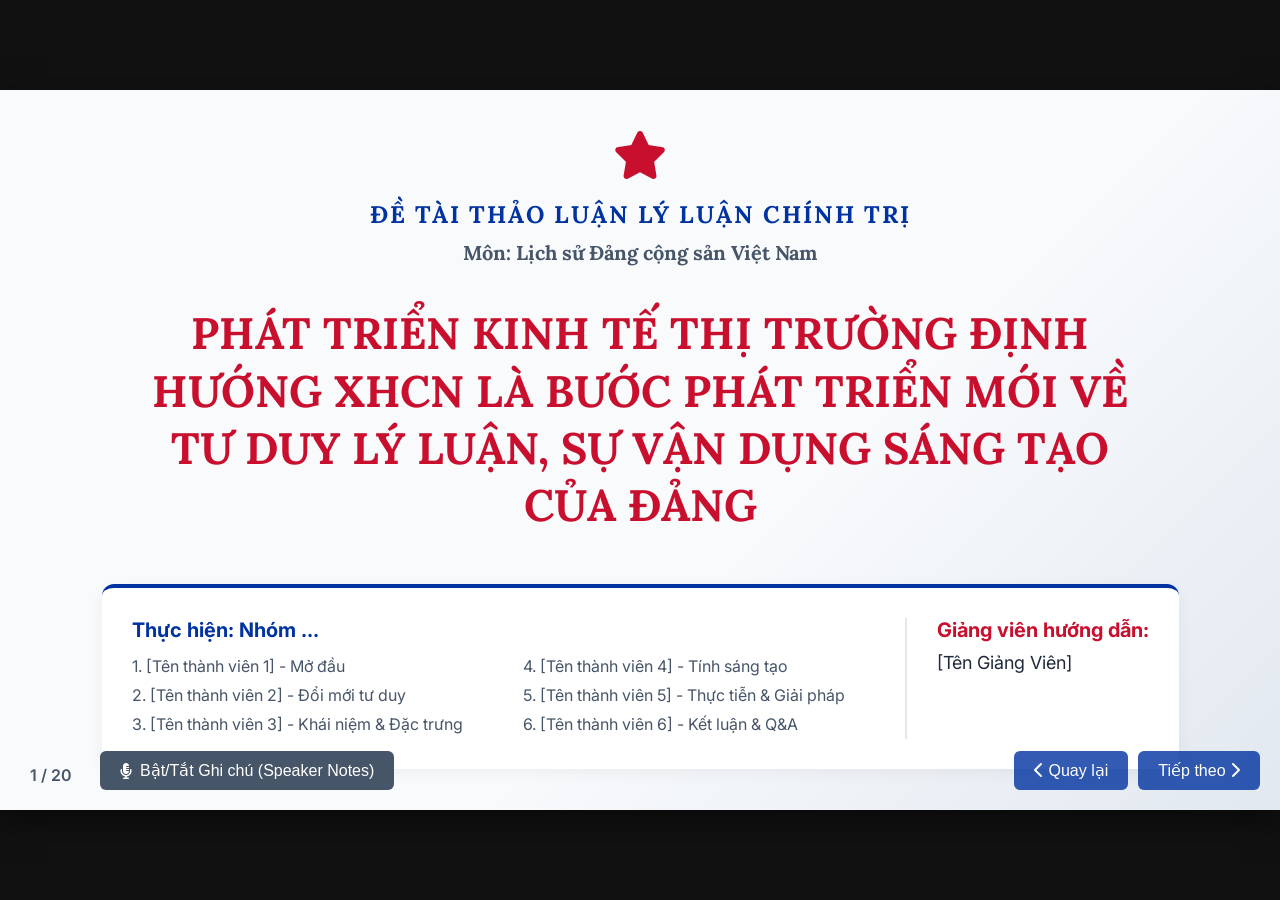
==== index.html @ 392fc9d1 "Rename kinh_t_th_tr_ng_nh_h_ng_xhcn.html to index.html" ====
﻿<!doctype html>
<html lang="vi">
  <head>
    <meta charset="UTF-8" />
    <meta name="viewport" content="width=device-width, initial-scale=1.0" />
    <title>
      Phát triển KTTT Định hướng XHCN - Bước phát triển tư duy lý luận
    </title>
    <!-- Fonts -->
    <link
      href="https://fonts.googleapis.com/css2?family=Lora:ital,wght@0,400;0,600;0,700;1,400&family=Inter:wght@300;400;500;600;700&display=swap"
      rel="stylesheet"
    />
    <!-- Icons -->
    <link
      rel="stylesheet"
      href="https://cdnjs.cloudflare.com/ajax/libs/font-awesome/6.4.0/css/all.min.css"
    />

    <link rel="stylesheet" href="style.css" />
  </head>
  <body>
    <div class="presentation-container">
      <!-- Slide 1: Trang bìa -->
      <div
        class="slide active"
        id="slide1"
        style="
          background: linear-gradient(
            135deg,
            var(--bg-light) 60%,
            #e2e8f0 100%
          );
          display: flex;
          flex-direction: column;
          justify-content: center;
          align-items: center;
          text-align: center;
          padding: 40px;
        "
        data-notes="Kính thưa Thầy/Cô và các bạn sinh viên, hôm nay Nhóm [Tên nhóm] xin trình bày chủ đề thảo luận môn Đường lối cách mạng của ĐCSVN. Đề tài của nhóm là: 'Phát triển kinh tế thị trường định hướng XHCN là bước phát triển mới về tư duy lý luận, sự vận dụng sáng tạo của Đảng'. Bài thuyết trình sẽ kéo dài khoảng 20 phút. Xin mời Thầy/Cô và các bạn cùng theo dõi. (Giới thiệu các thành viên theo thứ tự phân công)."
      >
        <i
          class="fa-solid fa-star"
          style="
            color: var(--primary-red);
            font-size: 48px;
            margin-bottom: 20px;
          "
        ></i>
        <h2
          style="
            font-size: 24px;
            color: var(--primary-blue);
            letter-spacing: 2px;
            text-transform: uppercase;
            margin-bottom: 10px;
          "
        >
          Đề tài Thảo luận Lý luận Chính trị
        </h2>
        <h3
          style="font-size: 20px; color: var(--text-gray); margin-bottom: 40px"
        >
          Môn: Lịch sử Đảng cộng sản Việt Nam
        </h3>

        <h1
          style="
            font-size: 44px;
            color: var(--primary-red);
            line-height: 1.3;
            max-width: 1000px;
            margin-bottom: 50px;
          "
        >
          PHÁT TRIỂN KINH TẾ THỊ TRƯỜNG ĐỊNH HƯỚNG XHCN LÀ BƯỚC PHÁT TRIỂN MỚI
          VỀ TƯ DUY LÝ LUẬN, SỰ VẬN DỤNG SÁNG TẠO CỦA ĐẢNG
        </h1>

        <div
          style="
            display: flex;
            gap: 60px;
            text-align: left;
            background: white;
            padding: 30px;
            border-radius: 12px;
            box-shadow: 0 4px 15px rgba(0, 0, 0, 0.05);
            border-top: 4px solid var(--primary-blue);
          "
        >
          <div>
            <p
              style="
                font-weight: 700;
                color: var(--primary-blue);
                font-size: 20px;
                margin-bottom: 10px;
              "
            >
              Thực hiện: Nhóm ...
            </p>
            <ul
              style="
                list-style: none;
                color: var(--text-gray);
                line-height: 1.8;
              "
            >
              <li>1. [Tên thành viên 1] - Mở đầu</li>
              <li>2. [Tên thành viên 2] - Đổi mới tư duy</li>
              <li>3. [Tên thành viên 3] - Khái niệm & Đặc trưng</li>
            </ul>
          </div>
          <div>
            <p
              style="
                font-weight: 700;
                color: var(--primary-blue);
                font-size: 20px;
                margin-bottom: 10px;
                visibility: hidden;
              "
            >
              Thực hiện
            </p>
            <ul
              style="
                list-style: none;
                color: var(--text-gray);
                line-height: 1.8;
              "
            >
              <li>4. [Tên thành viên 4] - Tính sáng tạo</li>
              <li>5. [Tên thành viên 5] - Thực tiễn & Giải pháp</li>
              <li>6. [Tên thành viên 6] - Kết luận & Q&A</li>
            </ul>
          </div>
          <div style="border-left: 2px solid #e2e8f0; padding-left: 30px">
            <p
              style="
                font-weight: 700;
                color: var(--primary-red);
                font-size: 20px;
                margin-bottom: 10px;
              "
            >
              Giảng viên hướng dẫn:
            </p>
            <p style="font-size: 18px; color: var(--text-dark)">
              [Tên Giảng Viên]
            </p>
          </div>
        </div>
      </div>

      <div
        class="slide"
        id="slide2"
        data-notes="Thưa các bạn, kinh tế luôn là nền tảng của mọi kiến trúc thượng tầng. Đối với Việt Nam, quá trình Đổi mới từ năm 1986 là một bước ngoặt lịch sử mang tính sống còn. Nhận thức đúng và phát triển nền KTTT định hướng XHCN không chỉ giúp đất nước thoát khỏi khủng hoảng mà còn tạo đà cất cánh. Đề tài này giúp chúng ta hiểu rõ bản lĩnh trí tuệ của Đảng trong việc kết hợp tính phổ quát của nhân loại (KTTT) và tính đặc thù của chế độ ta (Định hướng XHCN)."
      >
        <div class="slide-header">
          <h2 class="slide-title">1. Mở đầu và Đặt vấn đề</h2>
        </div>
        <div class="content-grid-2">
          <div class="content-flex-col">
            <ul class="custom-list">
              <li>
                <b>Vai trò nền tảng:</b> Phát triển kinh tế là nhiệm vụ trung
                tâm, quyết định sự tồn vong và phát triển của chế độ.
              </li>
              <li>
                <b>Bước ngoặt lịch sử:</b> Đổi mới (1986) cứu đất nước khỏi
                khủng hoảng kinh tế - xã hội trầm trọng.
              </li>
              <li>
                <b>Mô hình đặc thù:</b> Kinh tế thị trường định hướng XHCN là
                sáng tạo lý luận độc đáo, chưa có tiền lệ.
              </li>
              <li>
                <b>Ý nghĩa nghiên cứu:</b> Hiểu sâu sắc đường lối của Đảng, củng
                cố niềm tin vào con đường đi lên CNXH.
              </li>
            </ul>
          </div>
          <div class="academic-image-placeholder bg-blue-gradient">
            <i
              class="fa-solid fa-route"
              style="
                font-size: 80px;
                color: var(--accent-gold);
                margin-bottom: 20px;
              "
            ></i>
            <h3 style="font-size: 28px">Bước Ngoặt Lịch Sử</h3>
            <p style="font-size: 18px; margin-top: 10px; opacity: 0.9">
              Từ cơ chế bao cấp sang tư duy thị trường
            </p>
          </div>
        </div>
      </div>

      <div
        class="slide"
        id="slide3"
        data-notes="Để làm rõ chủ đề trên, cấu trúc bài trình bày của nhóm gồm 5 phần chính: Thứ nhất, làm rõ cơ sở lý luận về KTTT. Thứ hai, nhìn lại lịch sử quá trình đổi mới tư duy của Đảng từ 1986. Thứ ba, phân tích sâu về mô hình KTTT định hướng XHCN và tính sáng tạo của Đảng. Thứ tư, đánh giá thành tựu và hạn chế. Cuối cùng là các giải pháp hoàn thiện thể chế trong thời kỳ mới."
      >
        <div class="slide-header">
          <h2 class="slide-title">Bố cục bài thuyết trình</h2>
        </div>
        <div
          style="
            display: flex;
            justify-content: center;
            align-items: center;
            flex-grow: 1;
          "
        >
          <div style="display: flex; gap: 20px; align-items: center">
            <div class="box box-red" style="text-align: center; width: 180px">
              <i
                class="fa-solid fa-book-open"
                style="
                  font-size: 30px;
                  color: var(--primary-red);
                  margin-bottom: 10px;
                "
              ></i>
              <h4 style="font-size: 18px">1. Cơ sở<br />lý luận</h4>
            </div>
            <i
              class="fa-solid fa-arrow-right"
              style="color: #cbd5e1; font-size: 24px"
            ></i>
            <div class="box" style="text-align: center; width: 180px">
              <i
                class="fa-solid fa-lightbulb"
                style="
                  font-size: 30px;
                  color: var(--primary-blue);
                  margin-bottom: 10px;
                "
              ></i>
              <h4 style="font-size: 18px">2. Đổi mới<br />tư duy</h4>
            </div>
            <i
              class="fa-solid fa-arrow-right"
              style="color: #cbd5e1; font-size: 24px"
            ></i>
            <div class="box box-red" style="text-align: center; width: 180px">
              <i
                class="fa-solid fa-star"
                style="
                  font-size: 30px;
                  color: var(--primary-red);
                  margin-bottom: 10px;
                "
              ></i>
              <h4 style="font-size: 18px">3. Sự phát triển<br />lý luận</h4>
            </div>
            <i
              class="fa-solid fa-arrow-right"
              style="color: #cbd5e1; font-size: 24px"
            ></i>
            <div class="box" style="text-align: center; width: 180px">
              <i
                class="fa-solid fa-chart-line"
                style="
                  font-size: 30px;
                  color: var(--primary-blue);
                  margin-bottom: 10px;
                "
              ></i>
              <h4 style="font-size: 18px">4. Thành tựu &<br />Hạn chế</h4>
            </div>
            <i
              class="fa-solid fa-arrow-right"
              style="color: #cbd5e1; font-size: 24px"
            ></i>
            <div class="box box-red" style="text-align: center; width: 180px">
              <i
                class="fa-solid fa-gears"
                style="
                  font-size: 30px;
                  color: var(--primary-red);
                  margin-bottom: 10px;
                "
              ></i>
              <h4 style="font-size: 18px">5. Giải pháp<br />thực tiễn</h4>
            </div>
          </div>
        </div>
      </div>

      <div
        class="slide"
        id="slide4"
        data-notes="Trước tiên, ta cần hiểu KTTT là gì. Đó là kiểu tổ chức kinh tế mà ở đó sản xuất và phân phối hàng hóa được quyết định bởi các quy luật thị trường. Các quy luật cốt lõi bao gồm quy luật giá trị (mọi sự trao đổi dựa trên thời gian lao động xã hội cần thiết), quy luật cung cầu (quyết định giá cả), và quy luật cạnh tranh (tạo động lực phát triển). Thị trường đóng vai trò phân bổ nguồn lực hiệu quả nhất."
      >
        <div class="slide-header">
          <h2 class="slide-title">2. Khái quát về Kinh tế thị trường (KTTT)</h2>
        </div>
        <div class="content-grid-2">
          <div class="content-flex-col">
            <div class="box">
              <h3 style="color: var(--primary-blue); margin-bottom: 10px">
                <i class="fa-solid fa-quote-left"></i> Khái niệm
              </h3>
              <p style="font-size: 18px; line-height: 1.6">
                Là kiểu tổ chức kinh tế, trong đó toàn bộ các quan hệ kinh tế
                trong quá trình tái sản xuất xã hội đều được thực hiện thông qua
                thị trường.
              </p>
            </div>
            <ul class="custom-list">
              <li>
                <b>Quy luật giá trị:</b> Bàn tay vô hình điều tiết sản xuất và
                lưu thông.
              </li>
              <li>
                <b>Quy luật cung - cầu:</b> Quyết định giá cả hàng hóa, dịch vụ
                trên thị trường.
              </li>
              <li>
                <b>Quy luật cạnh tranh:</b> Động lực loại bỏ sự lạc hậu, thúc
                đẩy tiến bộ kỹ thuật.
              </li>
              <li>
                <b>Vai trò:</b> Phân bổ nguồn lực xã hội một cách tối ưu và linh
                hoạt nhất.
              </li>
            </ul>
          </div>
          <div
            class="academic-image-placeholder"
            style="
              background: var(--bg-light);
              border: 2px dashed var(--primary-blue);
              color: var(--text-dark);
            "
          >
            <i
              class="fa-solid fa-scale-balanced"
              style="
                font-size: 80px;
                color: var(--primary-red);
                margin-bottom: 20px;
              "
            ></i>
            <h3 style="font-size: 24px; color: var(--primary-blue)">
              Cơ chế vận hành khách quan
            </h3>
            <div style="display: flex; gap: 20px; margin-top: 20px">
              <span
                style="
                  background: white;
                  padding: 10px 20px;
                  border-radius: 20px;
                  box-shadow: 0 2px 5px rgba(0, 0, 0, 0.1);
                "
                >CUNG</span
              >
              <i
                class="fa-solid fa-arrows-left-right"
                style="line-height: 40px; color: var(--text-gray)"
              ></i>
              <span
                style="
                  background: white;
                  padding: 10px 20px;
                  border-radius: 20px;
                  box-shadow: 0 2px 5px rgba(0, 0, 0, 0.1);
                "
                >CẦU</span
              >
            </div>
          </div>
        </div>
      </div>

      <div
        class="slide"
        id="slide5"
        data-notes="Một sai lầm phổ biến trước đây là đồng nhất KTTT với Chủ nghĩa tư bản. Thực tế, KTTT đã manh nha từ thời kỳ nô lệ, phát triển qua phong kiến và đạt đỉnh cao ở CNTB. Nó là thành tựu văn minh chung của nhân loại, là phương thức tổ chức kinh tế khách quan. Chủ nghĩa xã hội hoàn toàn có thể và cần thiết phải sử dụng KTTT để xây dựng cơ sở vật chất. Đây là điểm đột phá trong nhận thức."
      >
        <div class="slide-header">
          <h2 class="slide-title">
            Kinh tế thị trường - Thành tựu của nhân loại
          </h2>
        </div>
        <div style="text-align: center; margin-bottom: 30px">
          <p
            style="
              font-size: 22px;
              color: var(--primary-red);
              font-weight: bold;
            "
          >
            "Kinh tế thị trường KHÔNG phải là sản phẩm riêng của Chủ nghĩa Tư
            bản"
          </p>
        </div>

        <div class="timeline" style="margin-top: 80px">
          <div class="timeline-item">
            <div class="timeline-year"><i class="fa-solid fa-coins"></i></div>
            <div class="timeline-content">
              Kinh tế tự nhiên<br /><span
                style="
                  font-size: 14px;
                  font-weight: normal;
                  color: var(--text-gray);
                "
                >(Cổ đại)</span
              >
            </div>
          </div>
          <div class="timeline-item">
            <div class="timeline-year"><i class="fa-solid fa-store"></i></div>
            <div class="timeline-content">
              Sản xuất hàng hóa giản đơn<br /><span
                style="
                  font-size: 14px;
                  font-weight: normal;
                  color: var(--text-gray);
                "
                >(Phong kiến)</span
              >
            </div>
          </div>
          <div class="timeline-item">
            <div class="timeline-year">
              <i class="fa-solid fa-industry"></i>
            </div>
            <div class="timeline-content">
              Kinh tế thị trường tự do<br /><span
                style="
                  font-size: 14px;
                  font-weight: normal;
                  color: var(--text-gray);
                "
                >(CNTB)</span
              >
            </div>
          </div>
          <div class="timeline-item">
            <div class="timeline-year" style="background: var(--primary-blue)">
              <i class="fa-solid fa-globe"></i>
            </div>
            <div class="timeline-content">
              KTTT hiện đại, có sự quản lý<br /><span
                style="
                  font-size: 14px;
                  font-weight: normal;
                  color: var(--text-gray);
                "
                >(Ngày nay)</span
              >
            </div>
          </div>
        </div>
        <div style="margin-top: 50px">
          <ul class="custom-list">
            <li>KTTT là giai đoạn phát triển tất yếu của sản xuất hàng hóa.</li>
            <li>
              Là phương thức phân bổ nguồn lực hiệu quả được lịch sử chứng minh.
            </li>
          </ul>
        </div>
      </div>

      <div
        class="slide"
        id="slide6"
        data-notes="(Chuyển sang người thuyết trình 2). Trước 1986, Việt Nam duy trì cơ chế kế hoạch hóa tập trung. Nhà nước can thiệp sâu bằng mệnh lệnh hành chính, giao chỉ tiêu pháp lệnh. Thị trường bị thu hẹp, tem phiếu thay thế tiền tệ trong lưu thông hàng tiêu dùng. Quan niệm cũ cho rằng KTTT đối lập với CNXH. Hậu quả là triệt tiêu động lực sản xuất, khan hiếm hàng hóa, đất nước rơi vào khủng hoảng kéo dài."
      >
        <div class="slide-header">
          <h2 class="slide-title">
            3. Quan điểm của Đảng trước Đổi mới (Trước 1986)
          </h2>
        </div>
        <div class="content-grid-2">
          <div class="academic-image-placeholder bg-red-gradient">
            <i
              class="fa-solid fa-ticket"
              style="
                font-size: 80px;
                color: var(--accent-gold);
                margin-bottom: 20px;
              "
            ></i>
            <h3 style="font-size: 28px">Cơ chế Bao cấp</h3>
            <p
              style="
                font-size: 18px;
                margin-top: 10px;
                width: 80%;
                line-height: 1.5;
              "
            >
              Phân phối bằng hiện vật, tem phiếu. Phủ nhận quy luật giá trị và
              cạnh tranh.
            </p>
          </div>
          <div class="content-flex-col">
            <div class="box box-red">
              <h3 style="color: var(--primary-red); margin-bottom: 10px">
                Cơ chế Kế hoạch hóa tập trung
              </h3>
              <p style="font-size: 16px">
                Nhà nước quản lý kinh tế bằng mệnh lệnh hành chính, chỉ tiêu
                pháp lệnh áp đặt từ trên xuống.
              </p>
            </div>
            <ul class="custom-list">
              <li>
                <b>Nhận thức cũ:</b> Đồng nhất KTTT với CNTB; xem KTTT đối lập
                hoàn toàn với CNXH.
              </li>
              <li>
                <b>Triệt tiêu động lực:</b> Không thừa nhận lợi ích cá nhân, cào
                bằng trong phân phối.
              </li>
              <li>
                <b>Hạn chế thị trường:</b> Ngăn sông cấm chợ, nhà nước độc quyền
                thương mại.
              </li>
              <li>
                <b>Hậu quả:</b> Nền kinh tế thiếu hụt, khủng hoảng kinh tế - xã
                hội trầm trọng.
              </li>
            </ul>
          </div>
        </div>
      </div>

      <div
        class="slide"
        id="slide7"
        data-notes="Hoàn cảnh lịch sử cuối những năm 1970 đầu 1980 cực kỳ khó khăn. Lạm phát có lúc lên tới gần 800% (năm 1986). Hàng hóa thiết yếu khan hiếm nghiêm trọng. Đời sống nhân dân lao động khốn khó. Trên thế giới, hệ thống XHCN ở Đông Âu và Liên Xô bắt đầu bộc lộ sự trì trệ. Tình thế đó đặt ra yêu cầu bức thiết: 'Đổi mới hay là chết'. Đảng ta bắt buộc phải nhìn thẳng vào sự thật, đổi mới tư duy, đặc biệt là tư duy kinh tế."
      >
        <div class="slide-header">
          <h2 class="slide-title">Bối cảnh lịch sử dẫn đến Đổi mới</h2>
        </div>
        <h3
          style="
            text-align: center;
            color: var(--primary-red);
            margin-bottom: 40px;
            font-size: 24px;
          "
        >
          Áp lực khách quan đòi hỏi phải thay đổi tư duy
        </h3>

        <div
          style="
            display: grid;
            grid-template-columns: repeat(3, 1fr);
            gap: 30px;
          "
        >
          <div
            class="box"
            style="
              text-align: center;
              border-top: 5px solid var(--primary-red);
              border-left: none;
            "
          >
            <i
              class="fa-solid fa-arrow-trend-down"
              style="
                font-size: 40px;
                color: var(--primary-red);
                margin-bottom: 15px;
              "
            ></i>
            <h4
              style="
                font-size: 20px;
                color: var(--text-dark);
                margin-bottom: 10px;
              "
            >
              Khủng hoảng sâu sắc
            </h4>
            <p style="font-size: 16px; color: var(--text-gray)">
              Sản xuất đình đốn, lạm phát phi mã (đỉnh điểm gần 774% năm 1986),
              thâm hụt ngân sách nặng nề.
            </p>
          </div>
          <div
            class="box"
            style="
              text-align: center;
              border-top: 5px solid var(--primary-blue);
              border-left: none;
            "
          >
            <i
              class="fa-solid fa-people-group"
              style="
                font-size: 40px;
                color: var(--primary-blue);
                margin-bottom: 15px;
              "
            ></i>
            <h4
              style="
                font-size: 20px;
                color: var(--text-dark);
                margin-bottom: 10px;
              "
            >
              Đời sống khốn khó
            </h4>
            <p style="font-size: 16px; color: var(--text-gray)">
              Thiếu hụt lương thực, thực phẩm thiết yếu. Chế độ tem phiếu không
              còn đảm bảo được nhu cầu tối thiểu.
            </p>
          </div>
          <div
            class="box"
            style="
              text-align: center;
              border-top: 5px solid var(--text-gray);
              border-left: none;
            "
          >
            <i
              class="fa-solid fa-earth-asia"
              style="
                font-size: 40px;
                color: var(--text-gray);
                margin-bottom: 15px;
              "
            ></i>
            <h4
              style="
                font-size: 20px;
                color: var(--text-dark);
                margin-bottom: 10px;
              "
            >
              Bối cảnh quốc tế
            </h4>
            <p style="font-size: 16px; color: var(--text-gray)">
              Hệ thống XHCN thế giới lâm vào trì trệ. Cuộc cách mạng KH-CN trên
              thế giới diễn ra mạnh mẽ.
            </p>
          </div>
        </div>
        <div style="text-align: center; margin-top: 30px">
          <i
            class="fa-solid fa-arrow-down"
            style="
              font-size: 30px;
              color: var(--primary-red);
              margin-bottom: 10px;
            "
          ></i>
          <p
            style="
              font-size: 24px;
              font-weight: bold;
              color: var(--primary-blue);
            "
          >
            Đòi hỏi bức thiết: Đổi mới tư duy kinh tế
          </p>
        </div>
      </div>

      <div
        class="slide"
        id="slide8"
        data-notes="Đại hội VI (12/1986) được mệnh danh là Đại hội của Đổi mới. Đây là dấu mốc lịch sử khi Đảng ta thừa nhận sự tồn tại khách quan của nền kinh tế hàng hóa nhiều thành phần. Lần đầu tiên, chúng ta quyết định từ bỏ cơ chế kế hoạch hóa tập trung, chuyển sang hạch toán kinh doanh XHCN. Bước đột phá này đã cởi trói cho lực lượng sản xuất, đánh thức các nguồn lực tiềm năng trong xã hội."
      >
        <div class="slide-header">
          <h2 class="slide-title">Bước ngoặt lịch sử: Đại hội VI (12/1986)</h2>
        </div>
        <div class="content-grid-2">
          <div class="content-flex-col">
            <h3 style="color: var(--primary-red); font-size: 26px">
              "Nhìn thẳng vào sự thật, đánh giá đúng sự thật, nói rõ sự thật"
            </h3>
            <ul class="custom-list" style="margin-top: 20px">
              <li>
                <b>Khởi xướng Đổi mới:</b> Bước ngoặt căn bản trong tư duy lý
                luận kinh tế của Đảng.
              </li>
              <li>
                <b>Thừa nhận kinh tế hàng hóa:</b> Xác định nền kinh tế có nhiều
                thành phần là một tất yếu khách quan.
              </li>
              <li>
                <b>Xóa bỏ cơ chế cũ:</b> Dứt khoát từ bỏ cơ chế kế hoạch hóa tập
                trung, quan liêu, bao cấp.
              </li>
              <li>
                <b>Chuyển đổi cơ chế:</b> Chuyển sang cơ chế thị trường, hạch
                toán kinh doanh xã hội chủ nghĩa.
              </li>
            </ul>
          </div>
          <div
            class="academic-image-placeholder bg-red-gradient"
            style="border: 4px solid var(--accent-gold)"
          >
            <i
              class="fa-solid fa-landmark-flag"
              style="
                font-size: 80px;
                color: var(--accent-gold);
                margin-bottom: 20px;
              "
            ></i>
            <h3 style="font-size: 36px; text-transform: uppercase">
              Đại Hội VI
            </h3>
            <p style="font-size: 24px; margin-top: 10px; font-weight: 300">
              Năm 1986
            </p>
            <div
              style="
                width: 50px;
                height: 3px;
                background: var(--accent-gold);
                margin: 15px auto;
              "
            ></div>
            <p style="font-size: 16px">Mở ra thời kỳ Đổi mới đất nước</p>
          </div>
        </div>
      </div>

      <div
        class="slide"
        id="slide9"
        data-notes="Quá trình nhận thức về KTTT không diễn ra một sớm một chiều mà được hoàn thiện qua các kỳ Đại hội. Từ Đại hội VI mở đường; đến Đại hội IX (2001) chính thức xác định mô hình KTTT định hướng XHCN; Đại hội XI và đặc biệt là Đại hội XIII (2021) tiếp tục khẳng định đây là mô hình kinh tế tổng quát, hoàn thiện đồng bộ thể chế, nhấn mạnh vai trò của kinh tế tư nhân và hội nhập quốc tế sâu rộng."
      >
        <div class="slide-header">
          <h2 class="slide-title">Quá trình hoàn thiện tư duy của Đảng</h2>
        </div>
        <div
          style="
            display: flex;
            flex-direction: column;
            gap: 15px;
            margin-top: 20px;
          "
        >
          <div
            style="
              display: flex;
              align-items: center;
              background: var(--bg-light);
              padding: 15px;
              border-radius: 8px;
            "
          >
            <div
              style="
                background: var(--primary-red);
                color: white;
                padding: 10px 20px;
                border-radius: 4px;
                font-weight: bold;
                width: 140px;
                text-align: center;
              "
            >
              ĐH VI (1986)
            </div>
            <div
              style="
                margin-left: 20px;
                font-size: 18px;
                color: var(--text-dark);
              "
            >
              Bắt đầu thừa nhận nền kinh tế hàng hóa nhiều thành phần.
            </div>
          </div>

          <div
            style="
              display: flex;
              align-items: center;
              background: var(--bg-light);
              padding: 15px;
              border-radius: 8px;
            "
          >
            <div
              style="
                background: var(--primary-blue);
                color: white;
                padding: 10px 20px;
                border-radius: 4px;
                font-weight: bold;
                width: 140px;
                text-align: center;
              "
            >
              ĐH VIII (1996)
            </div>
            <div
              style="
                margin-left: 20px;
                font-size: 18px;
                color: var(--text-dark);
              "
            >
              Đề ra chủ trương "Xây dựng nền kinh tế hàng hóa nhiều thành phần,
              vận hành theo cơ chế thị trường, có sự quản lý của Nhà nước theo
              định hướng XHCN".
            </div>
          </div>

          <div
            style="
              display: flex;
              align-items: center;
              background: var(--bg-light);
              padding: 15px;
              border-radius: 8px;
              border-left: 4px solid var(--primary-red);
            "
          >
            <div
              style="
                background: var(--primary-red);
                color: white;
                padding: 10px 20px;
                border-radius: 4px;
                font-weight: bold;
                width: 140px;
                text-align: center;
              "
            >
              ĐH IX (2001)
            </div>
            <div
              style="
                margin-left: 20px;
                font-size: 18px;
                color: var(--primary-red);
                font-weight: bold;
              "
            >
              Chính thức sử dụng khái niệm: "Kinh tế thị trường định hướng
              XHCN". Xác định đây là mô hình kinh tế tổng quát.
            </div>
          </div>

          <div
            style="
              display: flex;
              align-items: center;
              background: var(--bg-light);
              padding: 15px;
              border-radius: 8px;
            "
          >
            <div
              style="
                background: var(--primary-blue);
                color: white;
                padding: 10px 20px;
                border-radius: 4px;
                font-weight: bold;
                width: 140px;
                text-align: center;
              "
            >
              ĐH XI (2011)
            </div>
            <div
              style="
                margin-left: 20px;
                font-size: 18px;
                color: var(--text-dark);
              "
            >
              Hoàn thiện thể chế KTTT định hướng XHCN là 1 trong 3 đột phá chiến
              lược.
            </div>
          </div>

          <div
            style="
              display: flex;
              align-items: center;
              background: var(--bg-light);
              padding: 15px;
              border-radius: 8px;
              border-left: 4px solid var(--primary-red);
            "
          >
            <div
              style="
                background: var(--primary-red);
                color: white;
                padding: 10px 20px;
                border-radius: 4px;
                font-weight: bold;
                width: 140px;
                text-align: center;
              "
            >
              ĐH XIII (2021)
            </div>
            <div
              style="
                margin-left: 20px;
                font-size: 18px;
                color: var(--text-dark);
              "
            >
              Nhấn mạnh KTTT định hướng XHCN đầy đủ, đồng bộ, hiện đại, hội nhập
              quốc tế. Kinh tế tư nhân là động lực quan trọng.
            </div>
          </div>
        </div>
      </div>

      <div
        class="slide"
        id="slide10"
        data-notes="(Chuyển sang người thuyết trình 3). Vậy Kinh tế thị trường định hướng XHCN là gì? Nó không phải KTTT tư bản chủ nghĩa, cũng chưa phải là nền KTTT XHCN hoàn chỉnh. Đó là một kiểu KTTT mới trong lịch sử: Vừa vận hành đầy đủ theo quy luật thị trường (cung cầu, cạnh tranh), vừa bị chi phối bởi các nguyên tắc và bản chất của CNXH. Sự định hướng này do Đảng lãnh đạo, Nhà nước pháp quyền quản lý, nhằm mục tiêu cao nhất là Dân giàu, nước mạnh."
      >
        <div class="slide-header">
          <h2 class="slide-title">4. Mô hình KTTT Định hướng XHCN</h2>
        </div>
        <div
          style="
            display: flex;
            justify-content: center;
            align-items: center;
            height: 100%;
            position: relative;
          "
        >
          <div class="mindmap-center">KTTT Định hướng XHCN</div>

          <!-- Các nhánh xung quanh -->
          <div
            style="position: absolute; top: 10%; left: 15%; width: 250px"
            class="box box-red"
          >
            <h4 style="color: var(--primary-red)">
              <i class="fa-solid fa-gear"></i> Vận hành
            </h4>
            <p style="font-size: 14px; margin-top: 5px">
              Tuân thủ đầy đủ, đồng bộ các quy luật khách quan của kinh tế thị
              trường.
            </p>
          </div>

          <div
            style="position: absolute; top: 10%; right: 15%; width: 250px"
            class="box box-red"
          >
            <h4 style="color: var(--primary-red)">
              <i class="fa-solid fa-bullseye"></i> Mục tiêu
            </h4>
            <p style="font-size: 14px; margin-top: 5px">
              Thực hiện dân giàu, nước mạnh, dân chủ, công bằng, văn minh.
            </p>
          </div>

          <div
            style="position: absolute; bottom: 15%; left: 15%; width: 250px"
            class="box"
          >
            <h4 style="color: var(--primary-blue)">
              <i class="fa-solid fa-gavel"></i> Quản lý
            </h4>
            <p style="font-size: 14px; margin-top: 5px">
              Do Nhà nước pháp quyền XHCN quản lý bằng pháp luật, chiến lược,
              quy hoạch.
            </p>
          </div>

          <div
            style="position: absolute; bottom: 15%; right: 15%; width: 250px"
            class="box"
          >
            <h4 style="color: var(--primary-blue)">
              <i class="fa-solid fa-flag"></i> Lãnh đạo
            </h4>
            <p style="font-size: 14px; margin-top: 5px">
              Đặt dưới sự lãnh đạo tuyệt đối, toàn diện của Đảng Cộng sản Việt
              Nam.
            </p>
          </div>
        </div>
      </div>

      <div
        class="slide"
        id="slide11"
        data-notes="Đặc trưng cốt lõi của mô hình này thể hiện ở sự đa dạng. Về sở hữu, có nhiều hình thức (nhà nước, tập thể, tư nhân, FDI). Về thành phần, kinh tế nhà nước giữ vai trò chủ đạo (nắm các huyết mạch kinh tế), trong khi kinh tế tư nhân được xác định là một động lực quan trọng (tạo việc làm, tăng trưởng). Về phân phối, chủ yếu theo kết quả lao động và hiệu quả kinh tế, đồng thời phân phối qua hệ thống an sinh xã hội để đảm bảo công bằng."
      >
        <div class="slide-header">
          <h2 class="slide-title">Những đặc trưng cơ bản của mô hình</h2>
        </div>
        <div class="content-grid-2">
          <div class="content-flex-col">
            <div class="box" style="margin-bottom: 15px">
              <h4 style="color: var(--primary-blue); font-size: 20px">
                <i class="fa-solid fa-layer-group"></i> Đa dạng hình thức sở hữu
              </h4>
              <p style="font-size: 16px; margin-top: 5px">
                Tồn tại nhiều hình thức sở hữu, nhiều thành phần kinh tế bình
                đẳng, hợp tác và cạnh tranh theo pháp luật.
              </p>
            </div>
            <div class="box box-red" style="margin-bottom: 15px">
              <h4 style="color: var(--primary-red); font-size: 20px">
                <i class="fa-solid fa-building"></i> Vai trò của các thành phần
              </h4>
              <p style="font-size: 16px; margin-top: 5px">
                Kinh tế nhà nước giữ vai trò <b>chủ đạo</b>; Kinh tế tư nhân là
                một <b>động lực quan trọng</b> của nền kinh tế.
              </p>
            </div>
            <div class="box" style="margin-bottom: 15px">
              <h4 style="color: var(--primary-blue); font-size: 20px">
                <i class="fa-solid fa-handshake-angle"></i> Chế độ phân phối
              </h4>
              <p style="font-size: 16px; margin-top: 5px">
                Phân phối chủ yếu theo kết quả lao động, hiệu quả kinh tế; đồng
                thời thông qua hệ thống an sinh xã hội.
              </p>
            </div>
          </div>
          <div class="academic-image-placeholder bg-blue-gradient">
            <i
              class="fa-solid fa-diagram-project"
              style="font-size: 80px; margin-bottom: 20px"
            ></i>
            <h3 style="font-size: 28px">Kết nối & Hội nhập</h3>
            <p
              style="
                font-size: 18px;
                margin-top: 10px;
                width: 80%;
                line-height: 1.5;
              "
            >
              Gắn kết thị trường trong nước với thị trường toàn cầu. Độc lập tự
              chủ đi đôi với hội nhập quốc tế.
            </p>
          </div>
        </div>
      </div>

      <div
        class="slide"
        id="slide12"
        data-notes="(Chuyển sang người thuyết trình 4). Tại sao nói đây là bước phát triển mới về tư duy lý luận? Bởi vì trước đây, Mác và Lênin dự báo chủ nghĩa xã hội sẽ xóa bỏ sản xuất hàng hóa. Nhưng Đảng ta, từ thực tiễn Việt Nam, đã dũng cảm bổ sung và phát triển lý luận: thừa nhận KTTT là sản phẩm của nhân loại, có thể dùng KTTT để xây dựng CNXH. Đây là sự vượt gộp khỏi giáo điều, kết hợp hài hòa giữa phát triển kinh tế (tư bản thường làm tốt) và công bằng xã hội (bản chất CNXH)."
      >
        <div class="slide-header">
          <h2 class="slide-title">5. Bước phát triển mới về tư duy lý luận</h2>
        </div>
        <div class="content-grid-2">
          <div class="content-flex-col">
            <ul class="custom-list">
              <li>
                <b>Đột phá nhận thức:</b> Khẳng định KTTT không đối lập với Chủ
                nghĩa xã hội.
              </li>
              <li>
                <b>Kế thừa & Vượt gộp:</b> Vượt qua nhận thức giáo điều về mô
                hình CNXH kiểu cũ (xóa bỏ thị trường).
              </li>
              <li>
                <b>Giải quyết nghịch lý:</b> Kết hợp thành công giữa mục tiêu
                <i>tăng trưởng kinh tế</i> với
                <i>tiến bộ, công bằng xã hội</i> ngay trong từng bước đi.
              </li>
              <li>
                <b>Bổ sung kho tàng lý luận Mác - Lênin:</b> Bằng thực tiễn sinh
                động của Cách mạng Việt Nam.
              </li>
            </ul>
          </div>
          <div
            style="display: flex; align-items: center; justify-content: center"
          >
            <div
              style="
                background: var(--primary-red);
                color: white;
                padding: 40px;
                border-radius: 12px;
                position: relative;
                box-shadow: 0 10px 20px rgba(200, 16, 46, 0.3);
              "
            >
              <i
                class="fa-solid fa-quote-left"
                style="
                  font-size: 40px;
                  color: rgba(255, 255, 255, 0.3);
                  position: absolute;
                  top: 20px;
                  left: 20px;
                "
              ></i>
              <h3
                style="
                  font-size: 24px;
                  line-height: 1.5;
                  z-index: 2;
                  position: relative;
                  font-style: italic;
                "
              >
                "Phát triển kinh tế thị trường định hướng XHCN là một đột phá lý
                luận rất cơ bản và sáng tạo của Đảng ta..."
              </h3>
              <p
                style="
                  text-align: right;
                  margin-top: 20px;
                  font-weight: bold;
                  font-size: 18px;
                "
              >
                - Tổng Bí thư Nguyễn Phú Trọng -
              </p>
            </div>
          </div>
        </div>
      </div>

      <div
        class="slide"
        id="slide13"
        data-notes="Sự sáng tạo của Đảng thể hiện ở chỗ không sao chép nguyên xi bất kỳ mô hình nào (không giống KTTT tự do của Mỹ, cũng không hoàn toàn giống KTTT XHCN của Trung Quốc). Đảng lấy chủ nghĩa Mác - Lênin làm nền tảng, nhưng xuất phát từ điều kiện cụ thể của một nước nông nghiệp lạc hậu, đi lên từ chiến tranh tàn phá. Sự sáng tạo nằm ở cách thức dùng cơ chế thị trường làm đòn bẩy để giải phóng sức lao động, nhưng dùng công cụ quản lý vĩ mô của Nhà nước để không đi chệch quỹ đạo XHCN."
      >
        <div class="slide-header">
          <h2 class="slide-title">
            Sự vận dụng sáng tạo của Đảng Cộng sản Việt Nam
          </h2>
        </div>

        <div
          style="
            display: flex;
            gap: 30px;
            margin-top: 30px;
            align-items: stretch;
          "
        >
          <div
            class="box"
            style="
              flex: 1;
              display: flex;
              flex-direction: column;
              align-items: center;
              text-align: center;
            "
          >
            <i
              class="fa-solid fa-book"
              style="
                font-size: 40px;
                color: var(--primary-blue);
                margin-bottom: 20px;
              "
            ></i>
            <h4
              style="
                font-size: 20px;
                color: var(--primary-red);
                margin-bottom: 10px;
              "
            >
              Lý luận Mác - Lênin
            </h4>
            <p style="font-size: 16px; color: var(--text-gray)">
              Kiên định nền tảng tư tưởng, giữ vững bản chất giai cấp công nhân.
            </p>
          </div>

          <div style="display: flex; align-items: center">
            <i
              class="fa-solid fa-plus"
              style="font-size: 30px; color: #cbd5e1"
            ></i>
          </div>

          <div
            class="box"
            style="
              flex: 1;
              display: flex;
              flex-direction: column;
              align-items: center;
              text-align: center;
            "
          >
            <i
              class="fa-solid fa-map-location-dot"
              style="
                font-size: 40px;
                color: var(--primary-blue);
                margin-bottom: 20px;
              "
            ></i>
            <h4
              style="
                font-size: 20px;
                color: var(--primary-red);
                margin-bottom: 10px;
              "
            >
              Thực tiễn Việt Nam
            </h4>
            <p style="font-size: 16px; color: var(--text-gray)">
              Xuất phát từ một nước nông nghiệp, hậu quả chiến tranh, nghèo nàn
              lạc hậu.
            </p>
          </div>

          <div style="display: flex; align-items: center">
            <i
              class="fa-solid fa-arrow-right-long"
              style="font-size: 30px; color: var(--primary-red)"
            ></i>
          </div>

          <div
            class="box box-red"
            style="
              flex: 1.5;
              display: flex;
              flex-direction: column;
              align-items: center;
              text-align: center;
              background: #fff5f5;
            "
          >
            <i
              class="fa-solid fa-lightbulb"
              style="
                font-size: 40px;
                color: var(--primary-red);
                margin-bottom: 20px;
              "
            ></i>
            <h4
              style="
                font-size: 20px;
                color: var(--primary-red);
                margin-bottom: 10px;
              "
            >
              Độc lập & Không sao chép
            </h4>
            <p style="font-size: 16px; color: var(--text-gray)">
              Không rập khuôn mô hình nước ngoài. Tự chủ tìm tòi bước đi, hình
              thức phù hợp để vừa phát triển lực lượng sản xuất, vừa đảm bảo
              công bằng.
            </p>
          </div>
        </div>
      </div>

      <div
        class="slide"
        id="slide14"
        data-notes="Biểu hiện rõ nhất của sự sáng tạo này trên thực tế là gì? Đó là việc Đảng ban hành nghị quyết khẳng định Kinh tế tư nhân là động lực quan trọng. Đó là chính sách mở cửa thu hút FDI (Đầu tư trực tiếp nước ngoài), điều mà trước đây bị coi là bóc lột. Đó là việc chủ động gia nhập WTO, các hiệp định thương mại tự do (FTA). Gần đây nhất là nắm bắt cuộc Cách mạng công nghiệp 4.0, xây dựng kinh tế số, kinh tế xanh, tuần hoàn theo xu thế thế giới."
      >
        <div class="slide-header">
          <h2 class="slide-title">Những biểu hiện cụ thể của tính sáng tạo</h2>
        </div>
        <div
          style="
            display: grid;
            grid-template-columns: 1fr 1fr;
            gap: 30px;
            margin-top: 20px;
          "
        >
          <div
            style="
              display: flex;
              gap: 20px;
              align-items: center;
              background: white;
              padding: 20px;
              border-radius: 10px;
              box-shadow: 0 4px 6px rgba(0, 0, 0, 0.05);
            "
          >
            <div
              style="
                background: var(--bg-light);
                padding: 20px;
                border-radius: 50%;
                color: var(--primary-blue);
              "
            >
              <i class="fa-solid fa-handshake fa-2x"></i>
            </div>
            <div>
              <h4 style="font-size: 18px; margin-bottom: 5px">
                Hội nhập quốc tế toàn diện
              </h4>
              <p style="font-size: 15px; color: var(--text-gray)">
                Chủ động gia nhập WTO, ký kết các FTA thế hệ mới (CPTPP,
                EVFTA...).
              </p>
            </div>
          </div>

          <div
            style="
              display: flex;
              gap: 20px;
              align-items: center;
              background: white;
              padding: 20px;
              border-radius: 10px;
              box-shadow: 0 4px 6px rgba(0, 0, 0, 0.05);
            "
          >
            <div
              style="
                background: var(--bg-light);
                padding: 20px;
                border-radius: 50%;
                color: var(--primary-red);
              "
            >
              <i class="fa-solid fa-store fa-2x"></i>
            </div>
            <div>
              <h4 style="font-size: 18px; margin-bottom: 5px">
                Giải phóng Kinh tế tư nhân
              </h4>
              <p style="font-size: 15px; color: var(--text-gray)">
                Đảng ban hành Nghị quyết riêng (NQ 10-NQ/TW 2017) phát triển
                KTTN.
              </p>
            </div>
          </div>

          <div
            style="
              display: flex;
              gap: 20px;
              align-items: center;
              background: white;
              padding: 20px;
              border-radius: 10px;
              box-shadow: 0 4px 6px rgba(0, 0, 0, 0.05);
            "
          >
            <div
              style="
                background: var(--bg-light);
                padding: 20px;
                border-radius: 50%;
                color: var(--primary-blue);
              "
            >
              <i class="fa-solid fa-money-bill-trend-up fa-2x"></i>
            </div>
            <div>
              <h4 style="font-size: 18px; margin-bottom: 5px">
                Thu hút đầu tư FDI
              </h4>
              <p style="font-size: 15px; color: var(--text-gray)">
                Biến dòng vốn ngoại thành nguồn lực quan trọng phát triển đất
                nước.
              </p>
            </div>
          </div>

          <div
            style="
              display: flex;
              gap: 20px;
              align-items: center;
              background: white;
              padding: 20px;
              border-radius: 10px;
              box-shadow: 0 4px 6px rgba(0, 0, 0, 0.05);
            "
          >
            <div
              style="
                background: var(--bg-light);
                padding: 20px;
                border-radius: 50%;
                color: var(--primary-red);
              "
            >
              <i class="fa-solid fa-leaf fa-2x"></i>
            </div>
            <div>
              <h4 style="font-size: 18px; margin-bottom: 5px">
                Kinh tế Số & Kinh tế Xanh
              </h4>
              <p style="font-size: 15px; color: var(--text-gray)">
                Bắt nhịp thời đại, chuyển đổi số quốc gia, hướng tới phát triển
                bền vững (Net Zero).
              </p>
            </div>
          </div>
        </div>
      </div>

      <div
        class="slide"
        id="slide15"
        data-notes="(Chuyển sang người thuyết trình 5). Nhờ đổi mới tư duy, thực tiễn đã chứng minh tính đúng đắn qua các thành tựu rực rỡ. Từ một nước thiếu ăn, Việt Nam trở thành nước xuất khẩu gạo hàng đầu thế giới. GDP tăng trưởng liên tục, quy mô kinh tế lọt top 40 thế giới. Xuất nhập khẩu đạt kỷ lục, thu hút lượng lớn vốn FDI. Cơ cấu kinh tế chuyển dịch tích cực theo hướng công nghiệp hóa, hiện đại hóa."
      >
        <div class="slide-header">
          <h2 class="slide-title">6. Thành tựu đạt được (Về Kinh tế)</h2>
        </div>
        <div class="content-grid-2">
          <div class="content-flex-col">
            <ul class="custom-list">
              <li>
                <b>Tăng trưởng GDP:</b> Liên tục duy trì mức tăng trưởng khá cao
                trong gần 40 năm Đổi mới.
              </li>
              <li>
                <b>Quy mô kinh tế:</b> GDP năm 2023 đạt hơn 430 tỷ USD, lọt top
                40 nền kinh tế lớn nhất thế giới.
              </li>
              <li>
                <b>Chuyển dịch cơ cấu:</b> Tỷ trọng công nghiệp - xây dựng và
                dịch vụ tăng mạnh, giảm tỷ trọng nông nghiệp.
              </li>
              <li>
                <b>Xuất nhập khẩu:</b> Liên tục xuất siêu, hội nhập sâu rộng vào
                chuỗi cung ứng toàn cầu.
              </li>
            </ul>
          </div>

          <!-- Mô phỏng Bar Chart GDP -->
          <div
            class="box"
            style="
              display: flex;
              flex-direction: column;
              justify-content: space-between;
            "
          >
            <h4
              style="
                text-align: center;
                color: var(--primary-blue);
                margin-bottom: 10px;
              "
            >
              Quy mô GDP Việt Nam (Tỷ USD) - Minh họa
            </h4>
            <div class="bar-chart">
              <div class="bar-group">
                <div class="bar" style="height: 10%; background: #94a3b8">
                  14
                </div>
                <div class="bar-label">1986</div>
              </div>
              <div class="bar-group">
                <div class="bar" style="height: 25%; background: #64748b">
                  31
                </div>
                <div class="bar-label">2000</div>
              </div>
              <div class="bar-group">
                <div class="bar" style="height: 45%; background: #3b82f6">
                  115
                </div>
                <div class="bar-label">2010</div>
              </div>
              <div class="bar-group">
                <div
                  class="bar"
                  style="height: 75%; background: var(--primary-blue)"
                >
                  271
                </div>
                <div class="bar-label">2019</div>
              </div>
              <div class="bar-group">
                <div
                  class="bar"
                  style="height: 100%; background: var(--primary-red)"
                >
                  430
                </div>
                <div class="bar-label">2023</div>
              </div>
            </div>
          </div>
        </div>
      </div>

      <div
        class="slide"
        id="slide16"
        data-notes="Không chỉ tăng trưởng kinh tế, mục tiêu XHCN thể hiện rõ nhất ở sự thụ hưởng của người dân. Thành tựu ấn tượng nhất được Liên Hợp Quốc công nhận là Xóa đói giảm nghèo. Thu nhập bình quân đầu người tăng vọt (khoảng 4300 USD/năm). Hệ thống y tế, giáo dục được phổ cập. Chỉ số phát triển con người (HDI) liên tục tăng, hiện nằm trong nhóm phát triển con người cao."
      >
        <div class="slide-header">
          <h2 class="slide-title">Thành tựu đạt được (Về Xã hội)</h2>
        </div>

        <div
          style="
            display: flex;
            justify-content: space-around;
            align-items: center;
            margin-top: 40px;
          "
        >
          <div style="text-align: center; max-width: 200px">
            <div
              style="
                width: 120px;
                height: 120px;
                border-radius: 50%;
                background: var(--bg-light);
                border: 5px solid var(--primary-red);
                display: flex;
                align-items: center;
                justify-content: center;
                margin: 0 auto 20px auto;
                font-size: 40px;
                color: var(--primary-red);
              "
            >
              <i class="fa-solid fa-person-arrow-up-from-line"></i>
            </div>
            <h4 style="font-size: 22px; margin-bottom: 10px">
              Giảm nghèo kỳ tích
            </h4>
            <p style="font-size: 15px; color: var(--text-gray)">
              Tỷ lệ hộ nghèo giảm từ trên 58% (1993) xuống còn dưới 3% theo
              chuẩn đa chiều.
            </p>
          </div>

          <div style="text-align: center; max-width: 200px">
            <div
              style="
                width: 120px;
                height: 120px;
                border-radius: 50%;
                background: var(--bg-light);
                border: 5px solid var(--primary-blue);
                display: flex;
                align-items: center;
                justify-content: center;
                margin: 0 auto 20px auto;
                font-size: 40px;
                color: var(--primary-blue);
              "
            >
              <i class="fa-solid fa-wallet"></i>
            </div>
            <h4 style="font-size: 22px; margin-bottom: 10px">
              Thu nhập tăng cao
            </h4>
            <p style="font-size: 15px; color: var(--text-gray)">
              Thu nhập bình quân đầu người vượt 4.000 USD, thoát khỏi nhóm nước
              thu nhập thấp.
            </p>
          </div>

          <div style="text-align: center; max-width: 200px">
            <div
              style="
                width: 120px;
                height: 120px;
                border-radius: 50%;
                background: var(--bg-light);
                border: 5px solid var(--primary-red);
                display: flex;
                align-items: center;
                justify-content: center;
                margin: 0 auto 20px auto;
                font-size: 40px;
                color: var(--primary-red);
              "
            >
              <i class="fa-solid fa-graduation-cap"></i>
            </div>
            <h4 style="font-size: 22px; margin-bottom: 10px">
              Phát triển con người
            </h4>
            <p style="font-size: 15px; color: var(--text-gray)">
              Chỉ số HDI liên tục tăng, phổ cập giáo dục và cải thiện hệ thống y
              tế toàn dân.
            </p>
          </div>
        </div>
      </div>

      <div
        class="slide"
        id="slide17"
        data-notes="Bên cạnh thành tựu, chúng ta vẫn đối mặt với nhiều thách thức lớn. Đó là chất lượng tăng trưởng chưa thực sự cao, chủ yếu dựa vào vốn và lao động giá rẻ. Chênh lệch giàu nghèo giữa thành thị và nông thôn, vùng sâu vùng xa có xu hướng gia tăng. Vấn đề ô nhiễm môi trường, tham nhũng, lãng phí và bẫy thu nhập trung bình đang là những lực cản lớn đối với mục tiêu phát triển bền vững."
      >
        <div class="slide-header">
          <h2 class="slide-title">7. Hạn chế và Thách thức hiện nay</h2>
        </div>
        <div class="content-grid-2">
          <div class="academic-image-placeholder" style="background: #334155">
            <i
              class="fa-solid fa-triangle-exclamation"
              style="font-size: 80px; color: #f59e0b; margin-bottom: 20px"
            ></i>
            <h3 style="font-size: 28px">Nguy cơ & Thách thức</h3>
            <p style="font-size: 18px; margin-top: 10px">
              Bẫy thu nhập trung bình, suy thoái môi trường và bất bình đẳng xã
              hội.
            </p>
          </div>
          <div class="content-flex-col">
            <ul class="custom-list">
              <li>
                <b>Chất lượng tăng trưởng:</b> Năng suất lao động, sức cạnh
                tranh của nền kinh tế chưa cao. Chủ yếu gia công, lắp ráp.
              </li>
              <li>
                <b>Chênh lệch xã hội:</b> Khoảng cách giàu - nghèo, phát triển
                giữa các vùng miền có xu hướng nới rộng.
              </li>
              <li>
                <b>Thể chế kinh tế:</b> Chưa thực sự đồng bộ, thủ tục hành chính
                còn rườm rà, cản trở sự phát triển.
              </li>
              <li>
                <b>Môi trường:</b> Tăng trưởng kinh tế chưa gắn kết chặt chẽ với
                bảo vệ môi trường, nguy cơ ô nhiễm.
              </li>
              <li>
                <b>Nguồn nhân lực:</b> Thiếu hụt lao động tay nghề cao, chuyên
                gia công nghệ đáp ứng CMCN 4.0.
              </li>
            </ul>
          </div>
        </div>
      </div>

      <div
        class="slide"
        id="slide18"
        data-notes="Để vượt qua thách thức, Đảng ta đề ra các giải pháp đồng bộ. Trọng tâm là tiếp tục hoàn thiện thể chế KTTT, tạo môi trường kinh doanh minh bạch, bình đẳng. Cải cách bộ máy hành chính, nâng cao năng lực quản lý của Nhà nước. Chuyển đổi mô hình tăng trưởng từ chiều rộng sang chiều sâu, dựa vào đổi mới sáng tạo, khoa học công nghệ, đặc biệt là nguồn nhân lực chất lượng cao."
      >
        <div class="slide-header">
          <h2 class="slide-title">
            8. Giải pháp hoàn thiện thể chế KTTT định hướng XHCN
          </h2>
        </div>

        <div
          style="
            display: grid;
            grid-template-columns: 1fr 1fr;
            gap: 30px;
            margin-top: 20px;
          "
        >
          <div class="box box-red">
            <h4
              style="
                font-size: 20px;
                color: var(--primary-red);
                margin-bottom: 10px;
              "
            >
              <i class="fa-solid fa-scale-balanced"></i> 1. Hoàn thiện Thể chế
            </h4>
            <p style="font-size: 16px; color: var(--text-gray)">
              Xây dựng hệ thống pháp luật đồng bộ, minh bạch, bảo vệ quyền tài
              sản hợp pháp. Xử lý triệt để các điểm nghẽn, rào cản.
            </p>
          </div>

          <div class="box">
            <h4
              style="
                font-size: 20px;
                color: var(--primary-blue);
                margin-bottom: 10px;
              "
            >
              <i class="fa-solid fa-users-gear"></i> 2. Nâng cao vai trò Quản lý
            </h4>
            <p style="font-size: 16px; color: var(--text-gray)">
              Chuyển từ "nhà nước can thiệp" sang "nhà nước kiến tạo". Đẩy mạnh
              cải cách hành chính, phòng chống tham nhũng.
            </p>
          </div>

          <div class="box">
            <h4
              style="
                font-size: 20px;
                color: var(--primary-blue);
                margin-bottom: 10px;
              "
            >
              <i class="fa-solid fa-microchip"></i> 3. Đổi mới Sáng tạo & KHCN
            </h4>
            <p style="font-size: 16px; color: var(--text-gray)">
              Lấy khoa học công nghệ và đổi mới sáng tạo làm động lực chính để
              tăng năng suất lao động, thoát bẫy thu nhập trung bình.
            </p>
          </div>

          <div class="box box-red">
            <h4
              style="
                font-size: 20px;
                color: var(--primary-red);
                margin-bottom: 10px;
              "
            >
              <i class="fa-solid fa-user-graduate"></i> 4. Phát triển Nguồn nhân
              lực
            </h4>
            <p style="font-size: 16px; color: var(--text-gray)">
              Đầu tư mạnh mẽ cho giáo dục đào tạo, chú trọng nhân lực công nghệ
              cao phục vụ cho nền kinh tế số.
            </p>
          </div>
        </div>
      </div>

      <div
        class="slide"
        id="slide19"
        data-notes="Nhìn vào thực tiễn doanh nghiệp Việt Nam hiện nay, ta thấy rõ sự vận dụng sáng tạo này. Các tập đoàn tư nhân như Vingroup, Viettel vươn tầm quốc tế. Chính phủ nỗ lực xây dựng Chính phủ điện tử, Đề án 06. Các khu công nghệ cao thu hút FDI khổng lồ từ Samsung, Intel, Apple. Việt Nam đang nỗ lực chuyển đổi số toàn diện, từ chính quyền đến doanh nghiệp và người dân, tạo ra 'động lực mới' cho KTTT."
      >
        <div class="slide-header">
          <h2 class="slide-title">9. Liên hệ thực tiễn Việt Nam hiện nay</h2>
        </div>
        <div class="content-grid-2">
          <div class="content-flex-col">
            <ul class="custom-list">
              <li>
                <b>Sự trỗi dậy của Kinh tế tư nhân:</b> Xuất hiện các tập đoàn
                lớn (Vingroup, Thaco, FPT...) dẫn dắt công nghệ, công nghiệp.
              </li>
              <li>
                <b>Chuyển đổi số quốc gia:</b> Đẩy mạnh kinh tế số, xã hội số,
                hướng tới mục tiêu kinh tế số chiếm 30% GDP vào năm 2030.
              </li>
              <li>
                <b>Nâng cấp chuỗi cung ứng:</b> Thu hút FDI thế hệ mới (Bán dẫn,
                AI, Năng lượng tái tạo).
              </li>
              <li>
                <b>Ngoại giao kinh tế:</b> Nâng cấp quan hệ đối tác chiến lược
                toàn diện với các cường quốc (Mỹ, Trung Quốc, Nhật Bản...).
              </li>
            </ul>
          </div>

          <div
            style="
              display: grid;
              grid-template-columns: 1fr 1fr;
              grid-template-rows: 1fr 1fr;
              gap: 15px;
            "
          >
            <div
              class="academic-image-placeholder bg-blue-gradient"
              style="min-height: 150px; padding: 10px"
            >
              <i
                class="fa-solid fa-car-side"
                style="font-size: 40px; margin-bottom: 10px"
              ></i>
              <h4 style="font-size: 16px">Công nghiệp Ô tô (VinFast)</h4>
            </div>
            <div
              class="academic-image-placeholder bg-red-gradient"
              style="min-height: 150px; padding: 10px"
            >
              <i
                class="fa-solid fa-network-wired"
                style="font-size: 40px; margin-bottom: 10px"
              ></i>
              <h4 style="font-size: 16px">Khu Công nghệ cao</h4>
            </div>
            <div
              class="academic-image-placeholder bg-red-gradient"
              style="min-height: 150px; padding: 10px"
            >
              <i
                class="fa-solid fa-mobile-screen"
                style="font-size: 40px; margin-bottom: 10px"
              ></i>
              <h4 style="font-size: 16px">Chính phủ điện tử / Đề án 06</h4>
            </div>
            <div
              class="academic-image-placeholder bg-blue-gradient"
              style="min-height: 150px; padding: 10px"
            >
              <i
                class="fa-solid fa-ship"
                style="font-size: 40px; margin-bottom: 10px"
              ></i>
              <h4 style="font-size: 16px">Cảng biển thông minh & Logistics</h4>
            </div>
          </div>
        </div>
      </div>

      <div
        class="slide"
        id="slide20"
        data-notes="(Chuyển sang người thuyết trình 6). Kính thưa Thầy/Cô và các bạn, tổng kết lại, KTTT định hướng XHCN không phải là sự gán ghép khiên cưỡng, mà là thành quả kết tinh trí tuệ, là sự vận dụng sáng tạo chủ nghĩa Mác-Lênin vào thực tiễn Việt Nam. Nó đã và đang đưa đất nước vươn lên mạnh mẽ. Nhóm xin kết thúc phần trình bày. Dưới đây là 3 câu hỏi thảo luận, xin mời Thầy/Cô và các bạn cùng trao đổi. Xin trân trọng cảm ơn!"
      >
        <div class="slide-header">
          <h2 class="slide-title">10. Kết luận và Thảo luận</h2>
        </div>

        <div
          style="
            background: var(--bg-light);
            padding: 30px;
            border-radius: 12px;
            border-left: 5px solid var(--primary-red);
            margin-bottom: 40px;
          "
        >
          <h3
            style="
              color: var(--primary-red);
              margin-bottom: 15px;
              font-size: 22px;
            "
          >
            Kết luận chung:
          </h3>
          <p style="font-size: 18px; line-height: 1.6; color: var(--text-dark)">
            Mô hình Kinh tế thị trường định hướng XHCN là một
            <b>thành tựu phát triển lý luận to lớn</b>, thể hiện sự
            <b>vận dụng sáng tạo xuất sắc</b> của Đảng ta. Trải qua gần 40 năm
            Đổi mới, thực tiễn đã chứng minh đây là con đường đúng đắn, tất yếu
            để hiện thực hóa khát vọng xây dựng một nước Việt Nam phồn vinh,
            hạnh phúc.
          </p>
        </div>

        <div style="display: flex; gap: 40px">
          <div style="flex: 2">
            <h3
              style="
                color: var(--primary-blue);
                margin-bottom: 20px;
                font-size: 22px;
              "
            >
              <i class="fa-solid fa-comments"></i> Câu hỏi thảo luận:
            </h3>
            <ul class="custom-list">
              <li>
                1. Tại sao nói nền KTTT định hướng XHCN ở Việt Nam không đồng
                nhất với chủ nghĩa tư bản?
              </li>
              <li>
                2. Tính "sáng tạo" của Đảng thể hiện rõ nét nhất ở khía cạnh nào
                trong mô hình kinh tế này?
              </li>
              <li>
                3. Theo bạn, sinh viên cần trang bị kỹ năng gì để thích ứng với
                nền KTTT hội nhập và kinh tế số hiện nay?
              </li>
            </ul>
          </div>
          <div
            style="
              flex: 1;
              display: flex;
              flex-direction: column;
              justify-content: center;
              align-items: center;
              text-align: center;
            "
          >
            <i
              class="fa-solid fa-heart"
              style="
                font-size: 60px;
                color: var(--primary-red);
                margin-bottom: 20px;
              "
            ></i>
            <h2 style="color: var(--primary-red); font-size: 28px">
              XIN TRÂN TRỌNG<br />CẢM ƠN!
            </h2>
            <p style="margin-top: 10px; color: var(--text-gray)">
              Thầy Cô và các bạn đã lắng nghe
            </p>
          </div>
        </div>
      </div>

      <div class="controls">
        <button class="btn" onclick="prevSlide()">
          <i class="fa-solid fa-chevron-left"></i> Quay lại
        </button>
        <button class="btn" onclick="nextSlide()">
          Tiếp theo <i class="fa-solid fa-chevron-right"></i>
        </button>
      </div>

      <div class="slide-counter">
        <span id="current-slide-num">1</span> / 20
      </div>

      <button class="btn btn-notes" onclick="toggleNotes()">
        <i class="fa-solid fa-microphone-lines"></i> Bật/Tắt Ghi chú (Speaker
        Notes)
      </button>

      <div class="notes-panel" id="notes-panel">
        <h3 class="notes-title">Kịch bản Thuyết trình (Speaker Notes)</h3>
        <p id="notes-content">Đang tải nội dung...</p>
      </div>
    </div>

    <script src="script.js"></script>
  </body>
</html>
---- style.css ----
﻿      :root {
        --primary-red: #c8102e; /* Đỏ cờ */
        --primary-blue: #0033a0; /* Xanh dương học thuật */
        --bg-white: #ffffff;
        --bg-light: #f8fafc;
        --text-dark: #1e293b;
        --text-gray: #475569;
        --accent-gold: #ffeb3b; /* Vàng sao */
      }

      * {
        margin: 0;
        padding: 0;
        box-sizing: border-box;
      }

      body {
        font-family: "Inter", sans-serif;
        background-color: #111;
        display: flex;
        flex-direction: column;
        align-items: center;
        justify-content: center;
        height: 100vh;
        overflow: hidden;
        color: var(--text-dark);
      }

      h1,
      h2,
      h3,
      h4 {
        font-family: "Lora", serif;
      }

      /* Container của Slide (Tỷ lệ 16:9) */
      .presentation-container {
        width: 100%;
        max-width: 1280px;
        aspect-ratio: 16 / 9;
        background: var(--bg-white);
        position: relative;
        box-shadow: 0 10px 30px rgba(0, 0, 0, 0.5);
        overflow: hidden;
      }

      .slide {
        position: absolute;
        top: 0;
        left: 0;
        width: 100%;
        height: 100%;
        padding: 60px 80px;
        opacity: 0;
        visibility: hidden;
        transition:
          opacity 0.5s ease-in-out,
          visibility 0.5s;
        display: flex;
        flex-direction: column;
        background-color: var(--bg-white);
      }

      .slide.active {
        opacity: 1;
        visibility: visible;
      }

      /* Slide Titles */
      .slide-header {
        margin-bottom: 40px;
        border-bottom: 3px solid var(--primary-red);
        padding-bottom: 10px;
        display: inline-block;
      }
      .slide-title {
        color: var(--primary-blue);
        font-size: 36px;
        font-weight: 700;
      }

      /* Content Layouts */
      .content-grid-2 {
        display: grid;
        grid-template-columns: 1fr 1fr;
        gap: 40px;
        flex-grow: 1;
      }
      .content-flex-col {
        display: flex;
        flex-direction: column;
        gap: 20px;
        flex-grow: 1;
        justify-content: center;
      }

      ul.custom-list {
        list-style: none;
      }
      ul.custom-list li {
        position: relative;
        padding-left: 35px;
        margin-bottom: 15px;
        font-size: 20px;
        line-height: 1.5;
        color: var(--text-gray);
      }
      ul.custom-list li::before {
        content: "\f00c";
        font-family: "FontAwesome";
        position: absolute;
        left: 0;
        top: 2px;
        color: var(--primary-red);
        font-size: 18px;
      }

      .box {
        background: var(--bg-light);
        padding: 25px;
        border-radius: 12px;
        border-left: 5px solid var(--primary-blue);
        box-shadow: 0 4px 6px rgba(0, 0, 0, 0.05);
      }
      .box-red {
        border-left-color: var(--primary-red);
      }

      .timeline {
        display: flex;
        justify-content: space-between;
        align-items: center;
        margin-top: 40px;
        position: relative;
      }
      .timeline::before {
        content: "";
        position: absolute;
        top: 50%;
        left: 0;
        right: 0;
        height: 4px;
        background: var(--primary-blue);
        z-index: 1;
        transform: translateY(-50%);
      }
      .timeline-item {
        position: relative;
        z-index: 2;
        text-align: center;
        width: 120px;
      }
      .timeline-year {
        background: var(--primary-red);
        color: white;
        width: 60px;
        height: 60px;
        border-radius: 50%;
        display: flex;
        align-items: center;
        justify-content: center;
        font-weight: bold;
        font-size: 18px;
        margin: 0 auto 15px auto;
        border: 4px solid white;
      }
      .timeline-content {
        font-size: 16px;
        font-weight: 600;
        color: var(--primary-blue);
      }

      .mindmap-center {
        background: var(--primary-blue);
        color: white;
        padding: 30px;
        border-radius: 50%;
        width: 250px;
        height: 250px;
        display: flex;
        align-items: center;
        justify-content: center;
        text-align: center;
        font-size: 24px;
        font-weight: bold;
        margin: 0 auto;
        border: 5px solid var(--primary-red);
      }

      /* Khung ảnh phong cách học thuật thay thế ảnh web */
      .academic-image-placeholder {
        width: 100%;
        height: 100%;
        min-height: 300px;
        border-radius: 12px;
        display: flex;
        flex-direction: column;
        align-items: center;
        justify-content: center;
        color: white;
        text-align: center;
        padding: 20px;
      }
      .bg-red-gradient {
        background: linear-gradient(135deg, #a00018, #e53935);
      }
      .bg-blue-gradient {
        background: linear-gradient(135deg, #001f60, #1976d2);
      }

      /* Biểu đồ CSS */
      .bar-chart {
        display: flex;
        align-items: flex-end;
        justify-content: space-around;
        height: 300px;
        padding: 20px;
        border-bottom: 2px solid #cbd5e1;
        border-left: 2px solid #cbd5e1;
        margin-top: 20px;
      }
      .bar-group {
        display: flex;
        flex-direction: column;
        align-items: center;
        width: 60px;
      }
      .bar {
        width: 100%;
        background: var(--primary-blue);
        border-radius: 4px 4px 0 0;
        transition: height 1s;
        display: flex;
        justify-content: center;
        align-items: flex-start;
        padding-top: 10px;
        color: white;
        font-weight: bold;
        font-size: 14px;
      }
      .bar-label {
        margin-top: 10px;
        font-weight: 600;
        color: var(--text-dark);
      }

      .controls {
        position: absolute;
        bottom: 20px;
        right: 20px;
        display: flex;
        gap: 10px;
        z-index: 100;
      }
      .btn {
        background: rgba(0, 51, 160, 0.8);
        color: white;
        border: none;
        padding: 10px 20px;
        border-radius: 6px;
        cursor: pointer;
        font-size: 16px;
        transition: background 0.3s;
      }
      .btn:hover {
        background: var(--primary-red);
      }
      .slide-counter {
        position: absolute;
        bottom: 25px;
        left: 30px;
        font-size: 16px;
        color: var(--text-gray);
        font-weight: 600;
      }

      /* Speaker Notes Panel */
      .notes-panel {
        position: absolute;
        bottom: -400px;
        left: 0;
        width: 100%;
        height: 250px;
        background: rgba(30, 41, 59, 0.95);
        color: white;
        z-index: 90;
        padding: 30px 80px;
        border-top: 4px solid var(--primary-red);
        transition: bottom 0.4s cubic-bezier(0.4, 0, 0.2, 1);
        overflow-y: auto;
        font-size: 18px;
        line-height: 1.6;
      }
      .notes-panel.open {
        bottom: 0;
      }
      .notes-title {
        font-family: "Lora", serif;
        color: var(--accent-gold);
        margin-bottom: 10px;
        font-size: 22px;
      }

      .btn-notes {
        position: absolute;
        bottom: 20px;
        left: 100px;
        z-index: 100;
        background: var(--text-gray);
        display: flex;
        align-items: center;
        gap: 8px;
      }
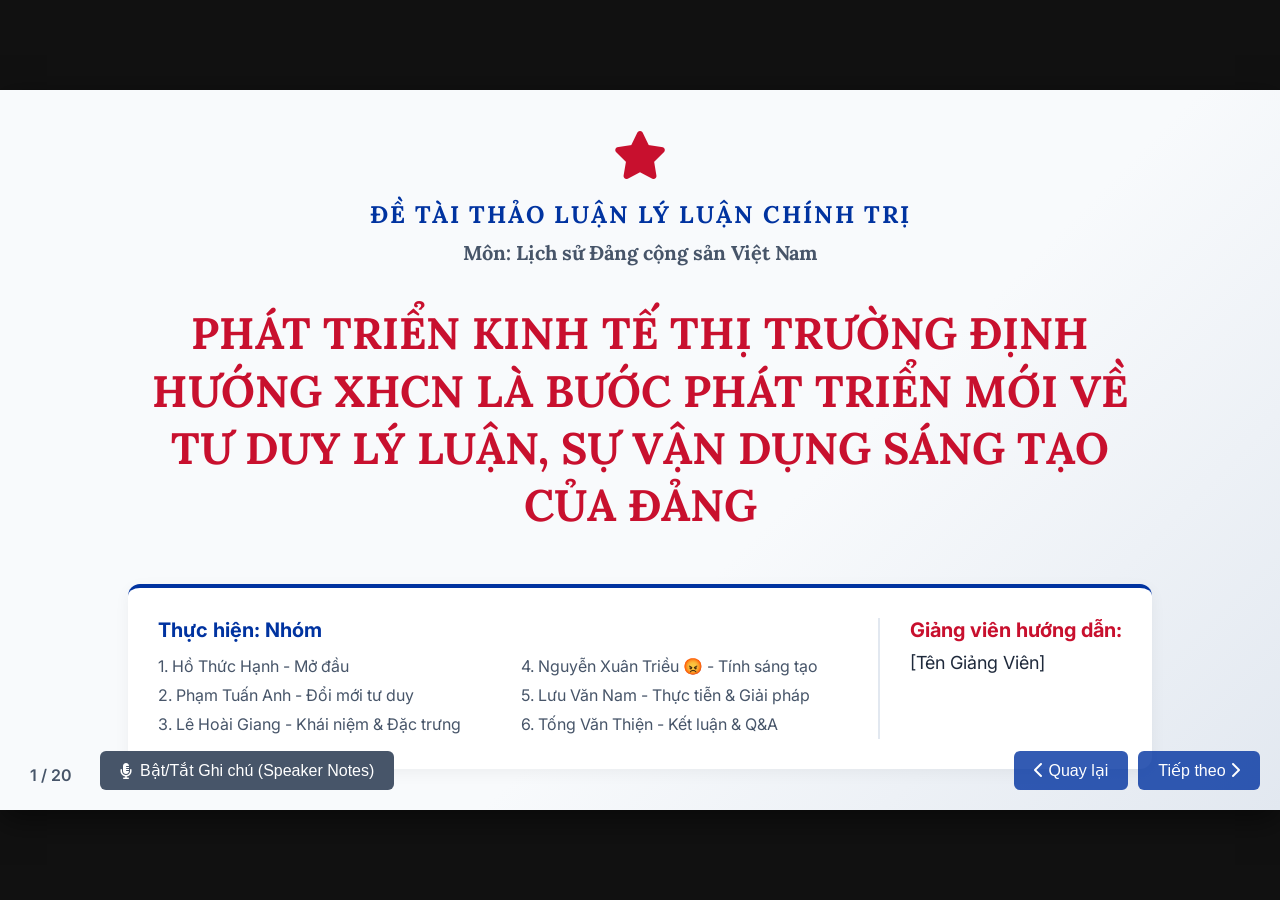
==== commit 3c55fc2a: "tên" ====
--- a/index.html
+++ b/index.html
@@ -2,7 +2,10 @@
 <html lang="vi">
   <head>
     <meta charset="UTF-8" />
-    <meta name="viewport" content="width=device-width, initial-scale=1.0" />
+    <meta
+      name="viewport"
+      content="width=device-width, initial-scale=1.0, maximum-scale=1.0, user-scalable=no"
+    />
     <title>
       Phát triển KTTT Định hướng XHCN - Bước phát triển tư duy lý luận
     </title>
@@ -99,7 +102,7 @@
                 margin-bottom: 10px;
               "
             >
-              Thực hiện: Nhóm ...
+              Thực hiện: Nhóm
             </p>
             <ul
               style="
@@ -108,9 +111,9 @@
                 line-height: 1.8;
               "
             >
-              <li>1. [Tên thành viên 1] - Mở đầu</li>
-              <li>2. [Tên thành viên 2] - Đổi mới tư duy</li>
-              <li>3. [Tên thành viên 3] - Khái niệm & Đặc trưng</li>
+              <li>1. Hồ Thức Hạnh - Mở đầu</li>
+              <li>2. Phạm Tuấn Anh - Đổi mới tư duy</li>
+              <li>3. Lê Hoài Giang - Khái niệm & Đặc trưng</li>
             </ul>
           </div>
           <div>
@@ -132,9 +135,9 @@
                 line-height: 1.8;
               "
             >
-              <li>4. [Tên thành viên 4] - Tính sáng tạo</li>
-              <li>5. [Tên thành viên 5] - Thực tiễn & Giải pháp</li>
-              <li>6. [Tên thành viên 6] - Kết luận & Q&A</li>
+              <li>4. Nguyễn Xuân Triều 😡 - Tính sáng tạo</li>
+              <li>5. Lưu Văn Nam - Thực tiễn & Giải pháp</li>
+              <li>6. Tống Văn Thiện - Kết luận & Q&A</li>
             </ul>
           </div>
           <div style="border-left: 2px solid #e2e8f0; padding-left: 30px">
--- a/style.css
+++ b/style.css
@@ -1,4 +1,4 @@
-﻿      :root {
+      :root {
         --primary-red: #c8102e; /* Đỏ cờ */
         --primary-blue: #0033a0; /* Xanh dương học thuật */
         --bg-white: #ffffff;
@@ -35,11 +35,14 @@
 
       /* Container của Slide (Tỷ lệ 16:9) */
       .presentation-container {
-        width: 100%;
-        max-width: 1280px;
-        aspect-ratio: 16 / 9;
+        width: 1280px;
+        height: 720px;
         background: var(--bg-white);
-        position: relative;
+        position: absolute;
+        top: 50%;
+        left: 50%;
+        transform: translate(-50%, -50%);
+        transform-origin: center center;
         box-shadow: 0 10px 30px rgba(0, 0, 0, 0.5);
         overflow: hidden;
       }
@@ -311,3 +314,4 @@
         align-items: center;
         gap: 8px;
       }
+
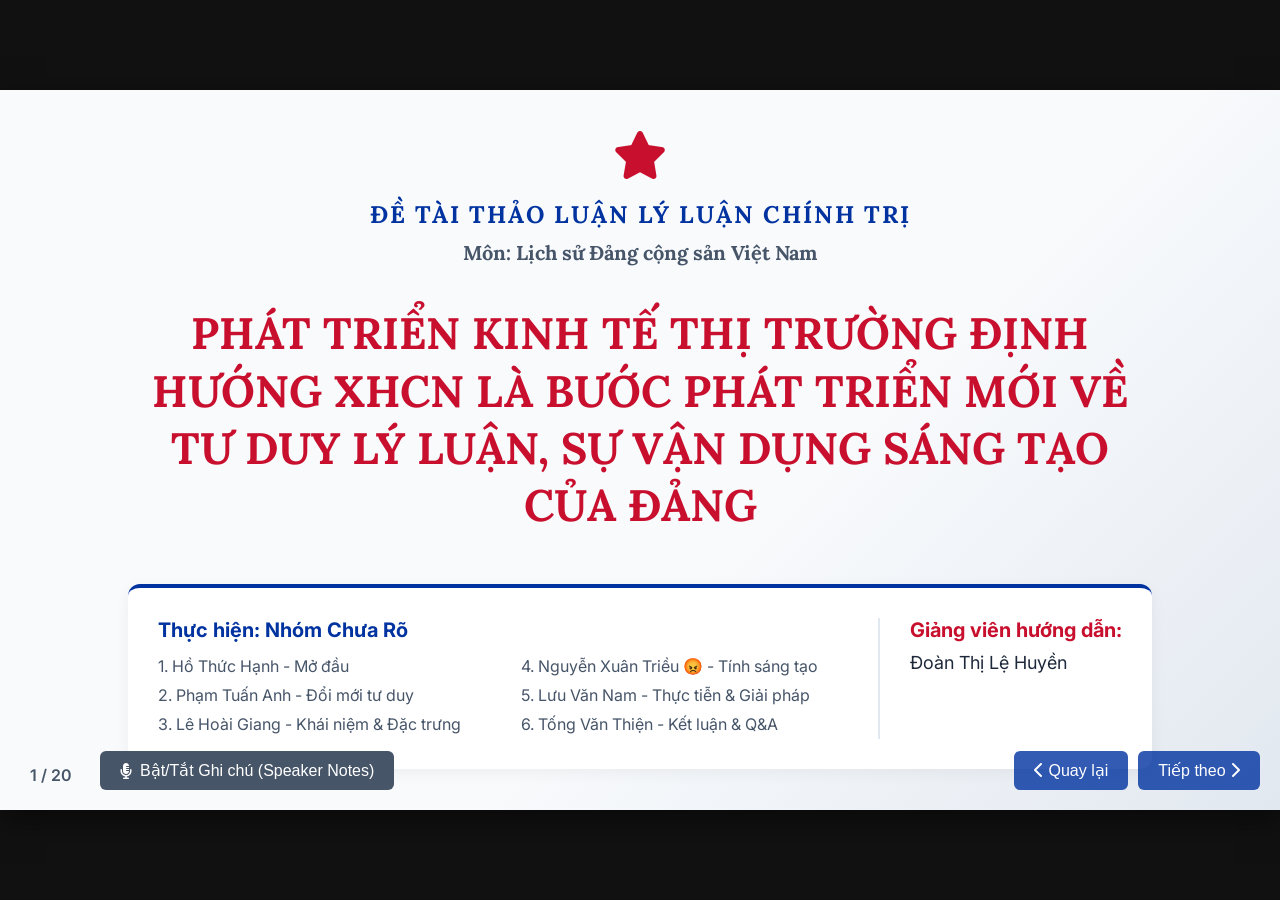
==== commit cfc0ab0b: "123" ====
--- a/index.html
+++ b/index.html
@@ -102,7 +102,7 @@
                 margin-bottom: 10px;
               "
             >
-              Thực hiện: Nhóm
+              Thực hiện: Nhóm Chưa Rõ
             </p>
             <ul
               style="
@@ -152,7 +152,7 @@
               Giảng viên hướng dẫn:
             </p>
             <p style="font-size: 18px; color: var(--text-dark)">
-              [Tên Giảng Viên]
+              Đoàn Thị Lệ Huyền
             </p>
           </div>
         </div>
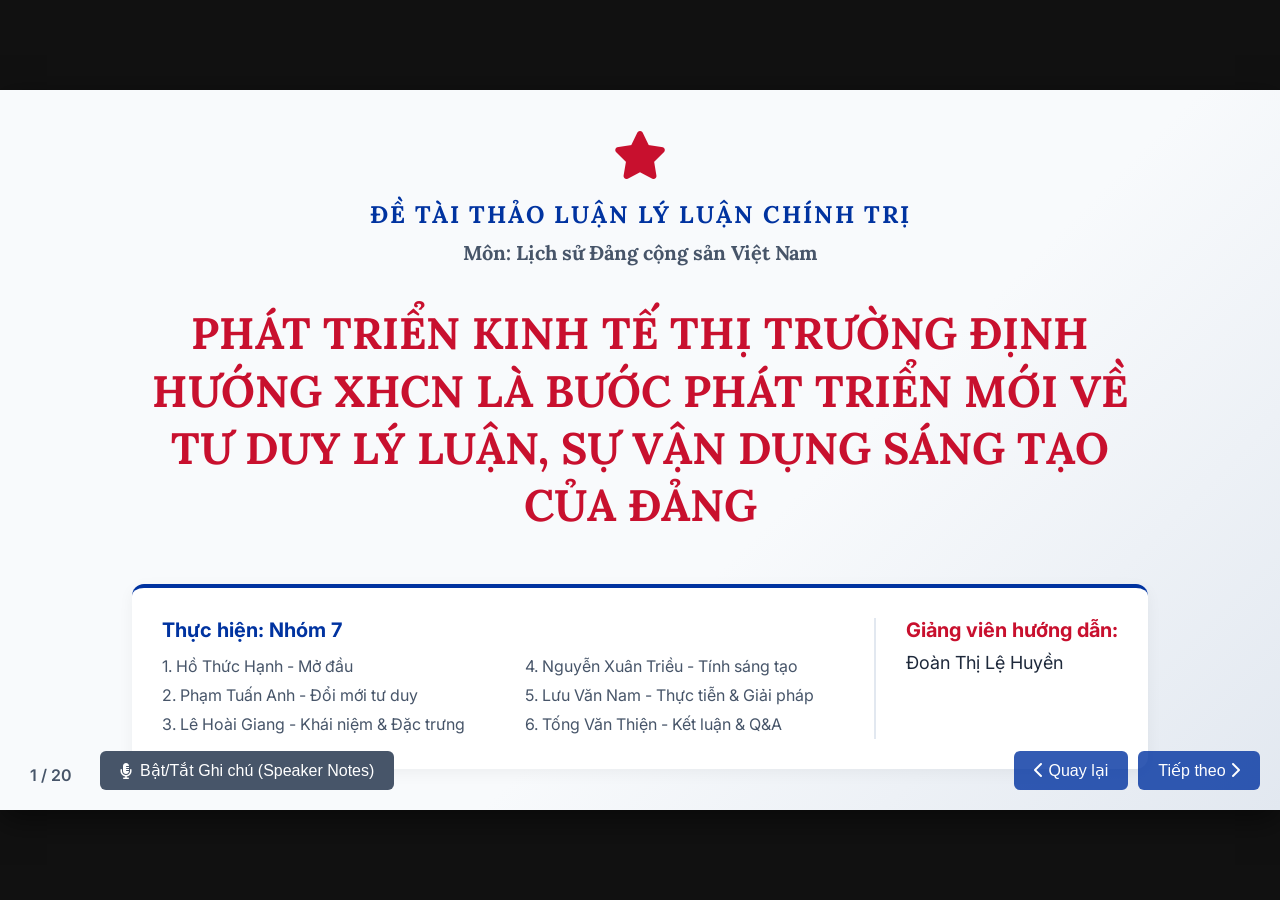
==== commit 945104ba: "7" ====
--- a/index.html
+++ b/index.html
@@ -102,7 +102,7 @@
                 margin-bottom: 10px;
               "
             >
-              Thực hiện: Nhóm Chưa Rõ
+              Thực hiện: Nhóm 7
             </p>
             <ul
               style="
@@ -135,7 +135,7 @@
                 line-height: 1.8;
               "
             >
-              <li>4. Nguyễn Xuân Triều 😡 - Tính sáng tạo</li>
+              <li>4. Nguyễn Xuân Triều - Tính sáng tạo</li>
               <li>5. Lưu Văn Nam - Thực tiễn & Giải pháp</li>
               <li>6. Tống Văn Thiện - Kết luận & Q&A</li>
             </ul>
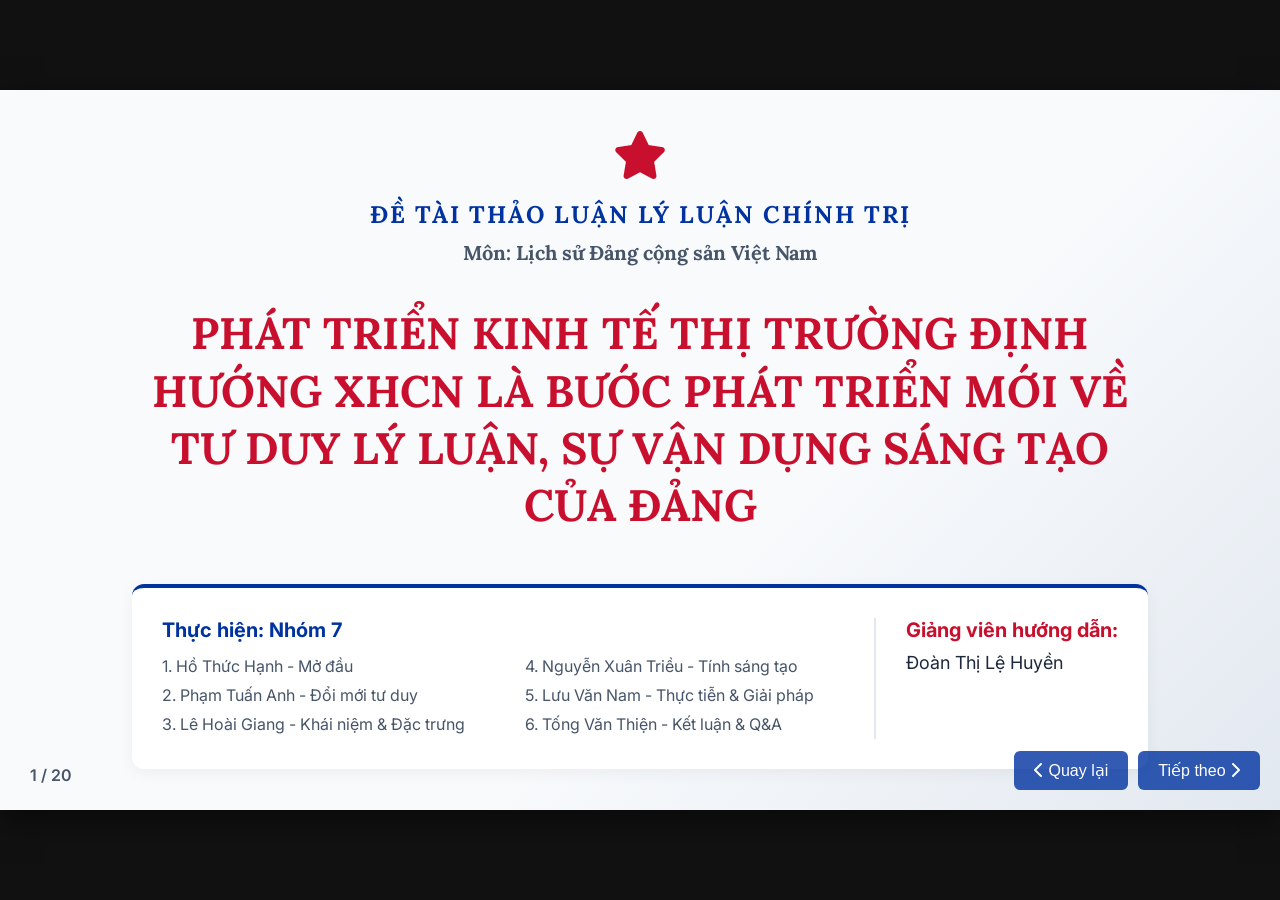
==== commit 18b3bc95: "tạm" ====
--- a/index.html
+++ b/index.html
@@ -1,4 +1,4 @@
-﻿<!doctype html>
+<!doctype html>
 <html lang="vi">
   <head>
     <meta charset="UTF-8" />
@@ -41,7 +41,6 @@
           text-align: center;
           padding: 40px;
         "
-        data-notes="Kính thưa Thầy/Cô và các bạn sinh viên, hôm nay Nhóm [Tên nhóm] xin trình bày chủ đề thảo luận môn Đường lối cách mạng của ĐCSVN. Đề tài của nhóm là: 'Phát triển kinh tế thị trường định hướng XHCN là bước phát triển mới về tư duy lý luận, sự vận dụng sáng tạo của Đảng'. Bài thuyết trình sẽ kéo dài khoảng 20 phút. Xin mời Thầy/Cô và các bạn cùng theo dõi. (Giới thiệu các thành viên theo thứ tự phân công)."
       >
         <i
           class="fa-solid fa-star"
@@ -161,7 +160,6 @@
       <div
         class="slide"
         id="slide2"
-        data-notes="Thưa các bạn, kinh tế luôn là nền tảng của mọi kiến trúc thượng tầng. Đối với Việt Nam, quá trình Đổi mới từ năm 1986 là một bước ngoặt lịch sử mang tính sống còn. Nhận thức đúng và phát triển nền KTTT định hướng XHCN không chỉ giúp đất nước thoát khỏi khủng hoảng mà còn tạo đà cất cánh. Đề tài này giúp chúng ta hiểu rõ bản lĩnh trí tuệ của Đảng trong việc kết hợp tính phổ quát của nhân loại (KTTT) và tính đặc thù của chế độ ta (Định hướng XHCN)."
       >
         <div class="slide-header">
           <h2 class="slide-title">1. Mở đầu và Đặt vấn đề</h2>
@@ -207,7 +205,6 @@
       <div
         class="slide"
         id="slide3"
-        data-notes="Để làm rõ chủ đề trên, cấu trúc bài trình bày của nhóm gồm 5 phần chính: Thứ nhất, làm rõ cơ sở lý luận về KTTT. Thứ hai, nhìn lại lịch sử quá trình đổi mới tư duy của Đảng từ 1986. Thứ ba, phân tích sâu về mô hình KTTT định hướng XHCN và tính sáng tạo của Đảng. Thứ tư, đánh giá thành tựu và hạn chế. Cuối cùng là các giải pháp hoàn thiện thể chế trong thời kỳ mới."
       >
         <div class="slide-header">
           <h2 class="slide-title">Bố cục bài thuyết trình</h2>
@@ -299,7 +296,6 @@
       <div
         class="slide"
         id="slide4"
-        data-notes="Trước tiên, ta cần hiểu KTTT là gì. Đó là kiểu tổ chức kinh tế mà ở đó sản xuất và phân phối hàng hóa được quyết định bởi các quy luật thị trường. Các quy luật cốt lõi bao gồm quy luật giá trị (mọi sự trao đổi dựa trên thời gian lao động xã hội cần thiết), quy luật cung cầu (quyết định giá cả), và quy luật cạnh tranh (tạo động lực phát triển). Thị trường đóng vai trò phân bổ nguồn lực hiệu quả nhất."
       >
         <div class="slide-header">
           <h2 class="slide-title">2. Khái quát về Kinh tế thị trường (KTTT)</h2>
@@ -385,7 +381,6 @@
       <div
         class="slide"
         id="slide5"
-        data-notes="Một sai lầm phổ biến trước đây là đồng nhất KTTT với Chủ nghĩa tư bản. Thực tế, KTTT đã manh nha từ thời kỳ nô lệ, phát triển qua phong kiến và đạt đỉnh cao ở CNTB. Nó là thành tựu văn minh chung của nhân loại, là phương thức tổ chức kinh tế khách quan. Chủ nghĩa xã hội hoàn toàn có thể và cần thiết phải sử dụng KTTT để xây dựng cơ sở vật chất. Đây là điểm đột phá trong nhận thức."
       >
         <div class="slide-header">
           <h2 class="slide-title">
@@ -476,7 +471,6 @@
       <div
         class="slide"
         id="slide6"
-        data-notes="(Chuyển sang người thuyết trình 2). Trước 1986, Việt Nam duy trì cơ chế kế hoạch hóa tập trung. Nhà nước can thiệp sâu bằng mệnh lệnh hành chính, giao chỉ tiêu pháp lệnh. Thị trường bị thu hẹp, tem phiếu thay thế tiền tệ trong lưu thông hàng tiêu dùng. Quan niệm cũ cho rằng KTTT đối lập với CNXH. Hậu quả là triệt tiêu động lực sản xuất, khan hiếm hàng hóa, đất nước rơi vào khủng hoảng kéo dài."
       >
         <div class="slide-header">
           <h2 class="slide-title">
@@ -541,7 +535,6 @@
       <div
         class="slide"
         id="slide7"
-        data-notes="Hoàn cảnh lịch sử cuối những năm 1970 đầu 1980 cực kỳ khó khăn. Lạm phát có lúc lên tới gần 800% (năm 1986). Hàng hóa thiết yếu khan hiếm nghiêm trọng. Đời sống nhân dân lao động khốn khó. Trên thế giới, hệ thống XHCN ở Đông Âu và Liên Xô bắt đầu bộc lộ sự trì trệ. Tình thế đó đặt ra yêu cầu bức thiết: 'Đổi mới hay là chết'. Đảng ta bắt buộc phải nhìn thẳng vào sự thật, đổi mới tư duy, đặc biệt là tư duy kinh tế."
       >
         <div class="slide-header">
           <h2 class="slide-title">Bối cảnh lịch sử dẫn đến Đổi mới</h2>
@@ -679,7 +672,6 @@
       <div
         class="slide"
         id="slide8"
-        data-notes="Đại hội VI (12/1986) được mệnh danh là Đại hội của Đổi mới. Đây là dấu mốc lịch sử khi Đảng ta thừa nhận sự tồn tại khách quan của nền kinh tế hàng hóa nhiều thành phần. Lần đầu tiên, chúng ta quyết định từ bỏ cơ chế kế hoạch hóa tập trung, chuyển sang hạch toán kinh doanh XHCN. Bước đột phá này đã cởi trói cho lực lượng sản xuất, đánh thức các nguồn lực tiềm năng trong xã hội."
       >
         <div class="slide-header">
           <h2 class="slide-title">Bước ngoặt lịch sử: Đại hội VI (12/1986)</h2>
@@ -742,7 +734,6 @@
       <div
         class="slide"
         id="slide9"
-        data-notes="Quá trình nhận thức về KTTT không diễn ra một sớm một chiều mà được hoàn thiện qua các kỳ Đại hội. Từ Đại hội VI mở đường; đến Đại hội IX (2001) chính thức xác định mô hình KTTT định hướng XHCN; Đại hội XI và đặc biệt là Đại hội XIII (2021) tiếp tục khẳng định đây là mô hình kinh tế tổng quát, hoàn thiện đồng bộ thể chế, nhấn mạnh vai trò của kinh tế tư nhân và hội nhập quốc tế sâu rộng."
       >
         <div class="slide-header">
           <h2 class="slide-title">Quá trình hoàn thiện tư duy của Đảng</h2>
@@ -933,7 +924,6 @@
       <div
         class="slide"
         id="slide10"
-        data-notes="(Chuyển sang người thuyết trình 3). Vậy Kinh tế thị trường định hướng XHCN là gì? Nó không phải KTTT tư bản chủ nghĩa, cũng chưa phải là nền KTTT XHCN hoàn chỉnh. Đó là một kiểu KTTT mới trong lịch sử: Vừa vận hành đầy đủ theo quy luật thị trường (cung cầu, cạnh tranh), vừa bị chi phối bởi các nguyên tắc và bản chất của CNXH. Sự định hướng này do Đảng lãnh đạo, Nhà nước pháp quyền quản lý, nhằm mục tiêu cao nhất là Dân giàu, nước mạnh."
       >
         <div class="slide-header">
           <h2 class="slide-title">4. Mô hình KTTT Định hướng XHCN</h2>
@@ -1006,7 +996,6 @@
       <div
         class="slide"
         id="slide11"
-        data-notes="Đặc trưng cốt lõi của mô hình này thể hiện ở sự đa dạng. Về sở hữu, có nhiều hình thức (nhà nước, tập thể, tư nhân, FDI). Về thành phần, kinh tế nhà nước giữ vai trò chủ đạo (nắm các huyết mạch kinh tế), trong khi kinh tế tư nhân được xác định là một động lực quan trọng (tạo việc làm, tăng trưởng). Về phân phối, chủ yếu theo kết quả lao động và hiệu quả kinh tế, đồng thời phân phối qua hệ thống an sinh xã hội để đảm bảo công bằng."
       >
         <div class="slide-header">
           <h2 class="slide-title">Những đặc trưng cơ bản của mô hình</h2>
@@ -1065,7 +1054,6 @@
       <div
         class="slide"
         id="slide12"
-        data-notes="(Chuyển sang người thuyết trình 4). Tại sao nói đây là bước phát triển mới về tư duy lý luận? Bởi vì trước đây, Mác và Lênin dự báo chủ nghĩa xã hội sẽ xóa bỏ sản xuất hàng hóa. Nhưng Đảng ta, từ thực tiễn Việt Nam, đã dũng cảm bổ sung và phát triển lý luận: thừa nhận KTTT là sản phẩm của nhân loại, có thể dùng KTTT để xây dựng CNXH. Đây là sự vượt gộp khỏi giáo điều, kết hợp hài hòa giữa phát triển kinh tế (tư bản thường làm tốt) và công bằng xã hội (bản chất CNXH)."
       >
         <div class="slide-header">
           <h2 class="slide-title">5. Bước phát triển mới về tư duy lý luận</h2>
@@ -1145,7 +1133,6 @@
       <div
         class="slide"
         id="slide13"
-        data-notes="Sự sáng tạo của Đảng thể hiện ở chỗ không sao chép nguyên xi bất kỳ mô hình nào (không giống KTTT tự do của Mỹ, cũng không hoàn toàn giống KTTT XHCN của Trung Quốc). Đảng lấy chủ nghĩa Mác - Lênin làm nền tảng, nhưng xuất phát từ điều kiện cụ thể của một nước nông nghiệp lạc hậu, đi lên từ chiến tranh tàn phá. Sự sáng tạo nằm ở cách thức dùng cơ chế thị trường làm đòn bẩy để giải phóng sức lao động, nhưng dùng công cụ quản lý vĩ mô của Nhà nước để không đi chệch quỹ đạo XHCN."
       >
         <div class="slide-header">
           <h2 class="slide-title">
@@ -1280,7 +1267,6 @@
       <div
         class="slide"
         id="slide14"
-        data-notes="Biểu hiện rõ nhất của sự sáng tạo này trên thực tế là gì? Đó là việc Đảng ban hành nghị quyết khẳng định Kinh tế tư nhân là động lực quan trọng. Đó là chính sách mở cửa thu hút FDI (Đầu tư trực tiếp nước ngoài), điều mà trước đây bị coi là bóc lột. Đó là việc chủ động gia nhập WTO, các hiệp định thương mại tự do (FTA). Gần đây nhất là nắm bắt cuộc Cách mạng công nghiệp 4.0, xây dựng kinh tế số, kinh tế xanh, tuần hoàn theo xu thế thế giới."
       >
         <div class="slide-header">
           <h2 class="slide-title">Những biểu hiện cụ thể của tính sáng tạo</h2>
@@ -1426,7 +1412,6 @@
       <div
         class="slide"
         id="slide15"
-        data-notes="(Chuyển sang người thuyết trình 5). Nhờ đổi mới tư duy, thực tiễn đã chứng minh tính đúng đắn qua các thành tựu rực rỡ. Từ một nước thiếu ăn, Việt Nam trở thành nước xuất khẩu gạo hàng đầu thế giới. GDP tăng trưởng liên tục, quy mô kinh tế lọt top 40 thế giới. Xuất nhập khẩu đạt kỷ lục, thu hút lượng lớn vốn FDI. Cơ cấu kinh tế chuyển dịch tích cực theo hướng công nghiệp hóa, hiện đại hóa."
       >
         <div class="slide-header">
           <h2 class="slide-title">6. Thành tựu đạt được (Về Kinh tế)</h2>
@@ -1516,7 +1501,6 @@
       <div
         class="slide"
         id="slide16"
-        data-notes="Không chỉ tăng trưởng kinh tế, mục tiêu XHCN thể hiện rõ nhất ở sự thụ hưởng của người dân. Thành tựu ấn tượng nhất được Liên Hợp Quốc công nhận là Xóa đói giảm nghèo. Thu nhập bình quân đầu người tăng vọt (khoảng 4300 USD/năm). Hệ thống y tế, giáo dục được phổ cập. Chỉ số phát triển con người (HDI) liên tục tăng, hiện nằm trong nhóm phát triển con người cao."
       >
         <div class="slide-header">
           <h2 class="slide-title">Thành tựu đạt được (Về Xã hội)</h2>
@@ -1616,7 +1600,6 @@
       <div
         class="slide"
         id="slide17"
-        data-notes="Bên cạnh thành tựu, chúng ta vẫn đối mặt với nhiều thách thức lớn. Đó là chất lượng tăng trưởng chưa thực sự cao, chủ yếu dựa vào vốn và lao động giá rẻ. Chênh lệch giàu nghèo giữa thành thị và nông thôn, vùng sâu vùng xa có xu hướng gia tăng. Vấn đề ô nhiễm môi trường, tham nhũng, lãng phí và bẫy thu nhập trung bình đang là những lực cản lớn đối với mục tiêu phát triển bền vững."
       >
         <div class="slide-header">
           <h2 class="slide-title">7. Hạn chế và Thách thức hiện nay</h2>
@@ -1663,7 +1646,6 @@
       <div
         class="slide"
         id="slide18"
-        data-notes="Để vượt qua thách thức, Đảng ta đề ra các giải pháp đồng bộ. Trọng tâm là tiếp tục hoàn thiện thể chế KTTT, tạo môi trường kinh doanh minh bạch, bình đẳng. Cải cách bộ máy hành chính, nâng cao năng lực quản lý của Nhà nước. Chuyển đổi mô hình tăng trưởng từ chiều rộng sang chiều sâu, dựa vào đổi mới sáng tạo, khoa học công nghệ, đặc biệt là nguồn nhân lực chất lượng cao."
       >
         <div class="slide-header">
           <h2 class="slide-title">
@@ -1749,7 +1731,6 @@
       <div
         class="slide"
         id="slide19"
-        data-notes="Nhìn vào thực tiễn doanh nghiệp Việt Nam hiện nay, ta thấy rõ sự vận dụng sáng tạo này. Các tập đoàn tư nhân như Vingroup, Viettel vươn tầm quốc tế. Chính phủ nỗ lực xây dựng Chính phủ điện tử, Đề án 06. Các khu công nghệ cao thu hút FDI khổng lồ từ Samsung, Intel, Apple. Việt Nam đang nỗ lực chuyển đổi số toàn diện, từ chính quyền đến doanh nghiệp và người dân, tạo ra 'động lực mới' cho KTTT."
       >
         <div class="slide-header">
           <h2 class="slide-title">9. Liên hệ thực tiễn Việt Nam hiện nay</h2>
@@ -1831,7 +1812,6 @@
       <div
         class="slide"
         id="slide20"
-        data-notes="(Chuyển sang người thuyết trình 6). Kính thưa Thầy/Cô và các bạn, tổng kết lại, KTTT định hướng XHCN không phải là sự gán ghép khiên cưỡng, mà là thành quả kết tinh trí tuệ, là sự vận dụng sáng tạo chủ nghĩa Mác-Lênin vào thực tiễn Việt Nam. Nó đã và đang đưa đất nước vươn lên mạnh mẽ. Nhóm xin kết thúc phần trình bày. Dưới đây là 3 câu hỏi thảo luận, xin mời Thầy/Cô và các bạn cùng trao đổi. Xin trân trọng cảm ơn!"
       >
         <div class="slide-header">
           <h2 class="slide-title">10. Kết luận và Thảo luận</h2>
@@ -1932,12 +1912,12 @@
         <span id="current-slide-num">1</span> / 20
       </div>
 
-      <button class="btn btn-notes" onclick="toggleNotes()">
+      <button class="btn btn-notes" onclick="toggleNotes()" style="display: none;">
         <i class="fa-solid fa-microphone-lines"></i> Bật/Tắt Ghi chú (Speaker
         Notes)
       </button>
 
-      <div class="notes-panel" id="notes-panel">
+      <div class="notes-panel" id="notes-panel" style="display: none;">
         <h3 class="notes-title">Kịch bản Thuyết trình (Speaker Notes)</h3>
         <p id="notes-content">Đang tải nội dung...</p>
       </div>
